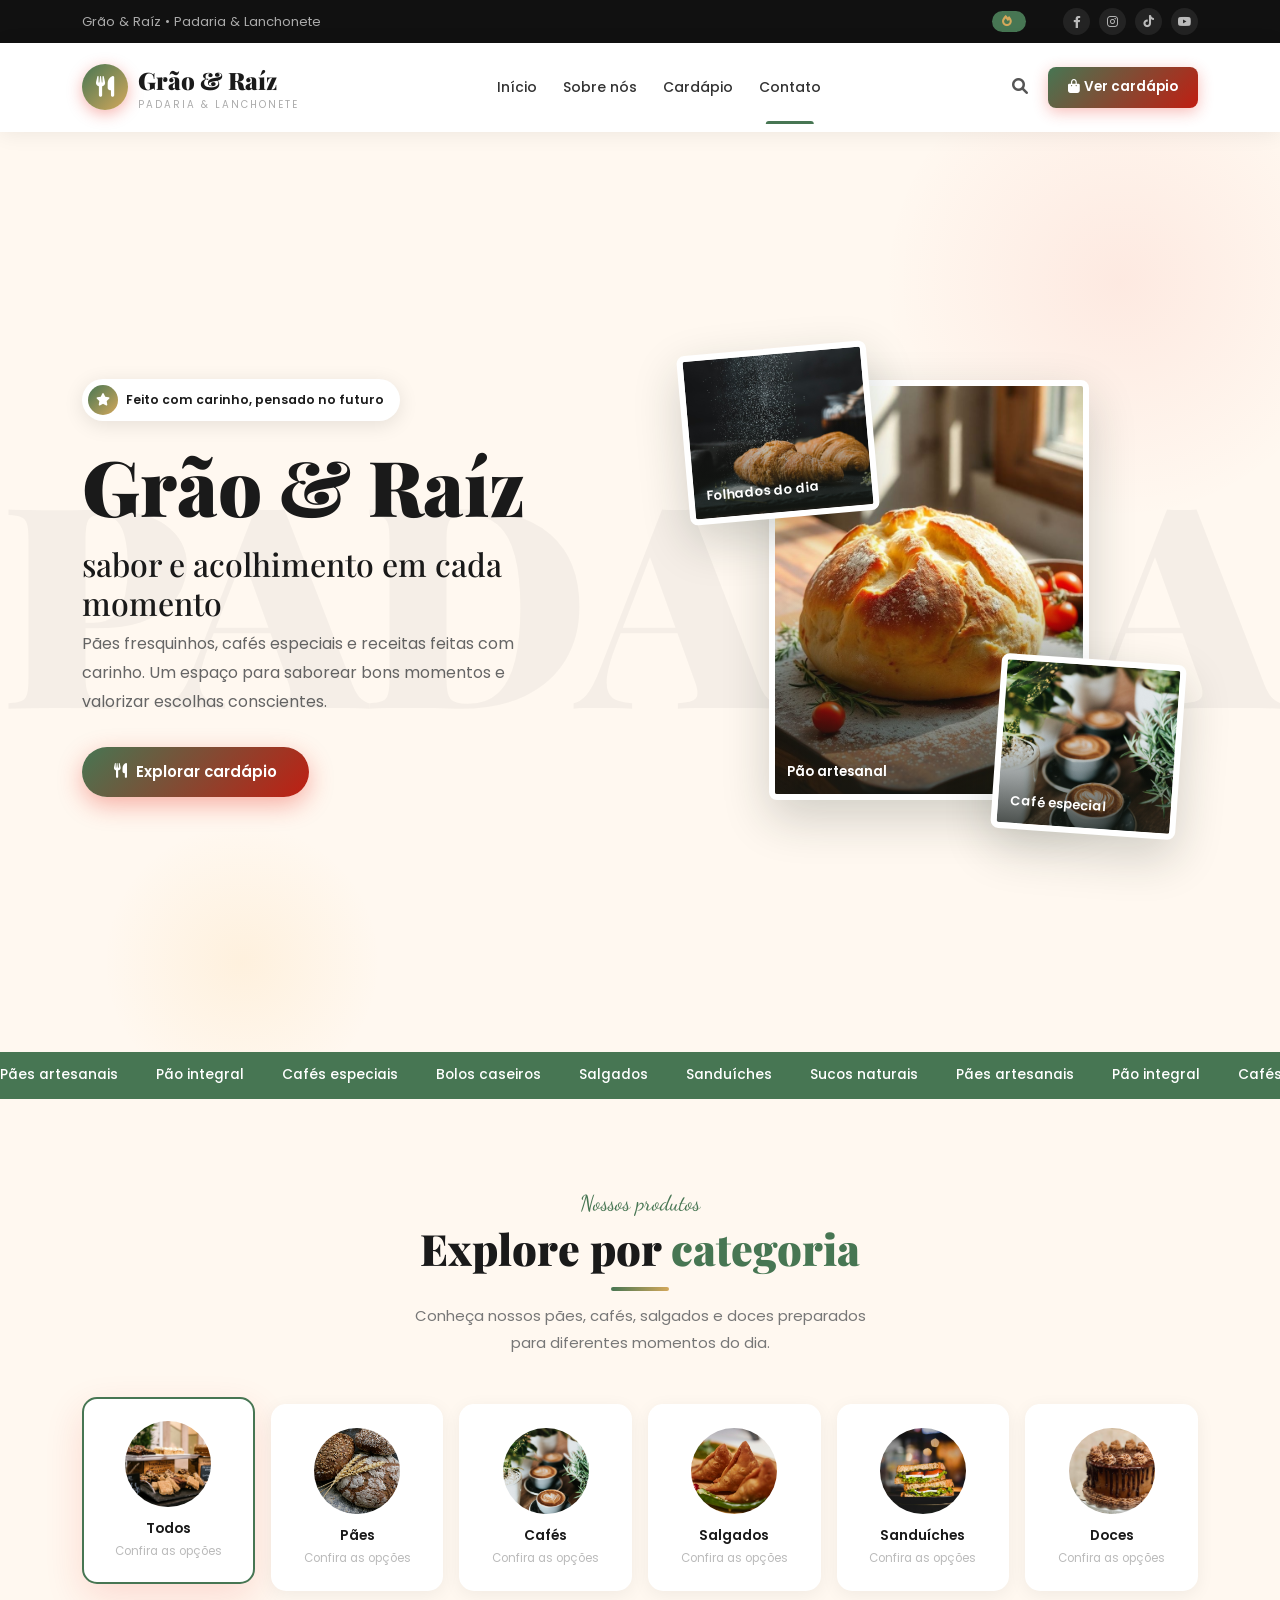
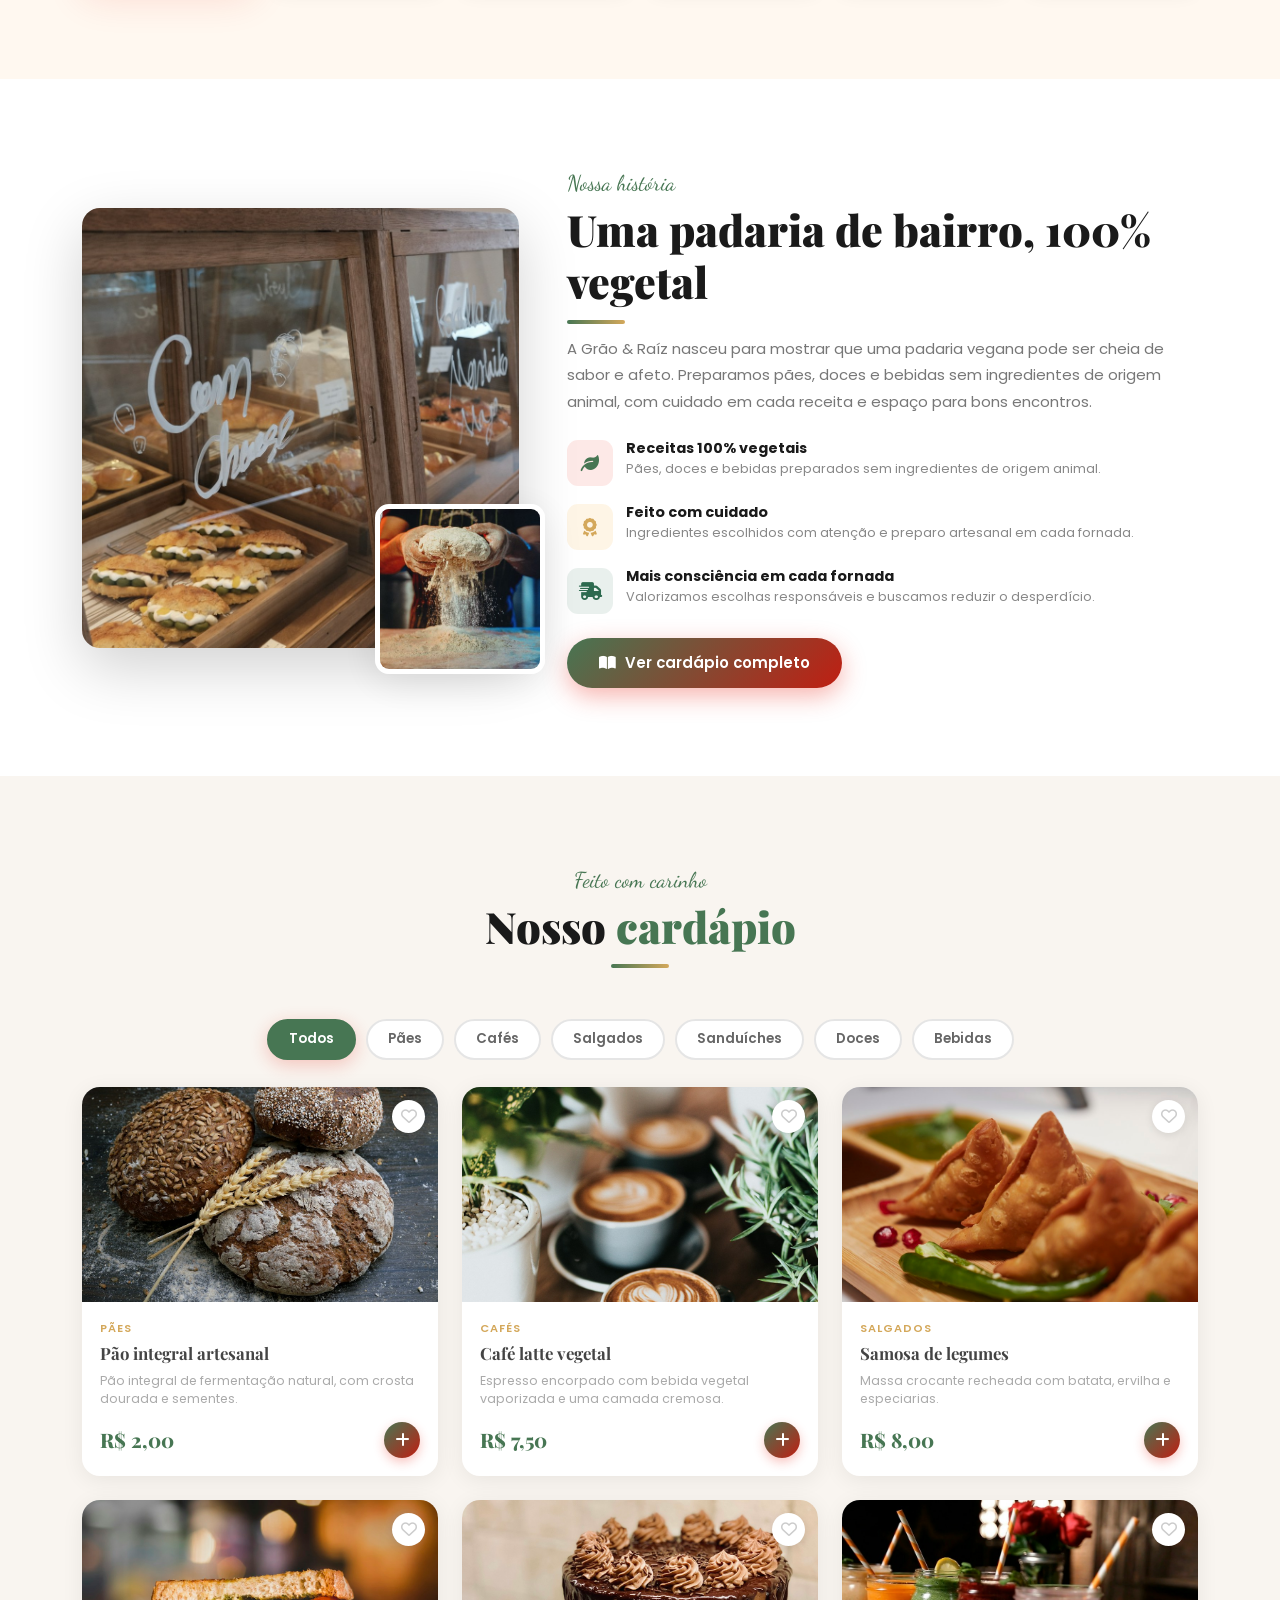
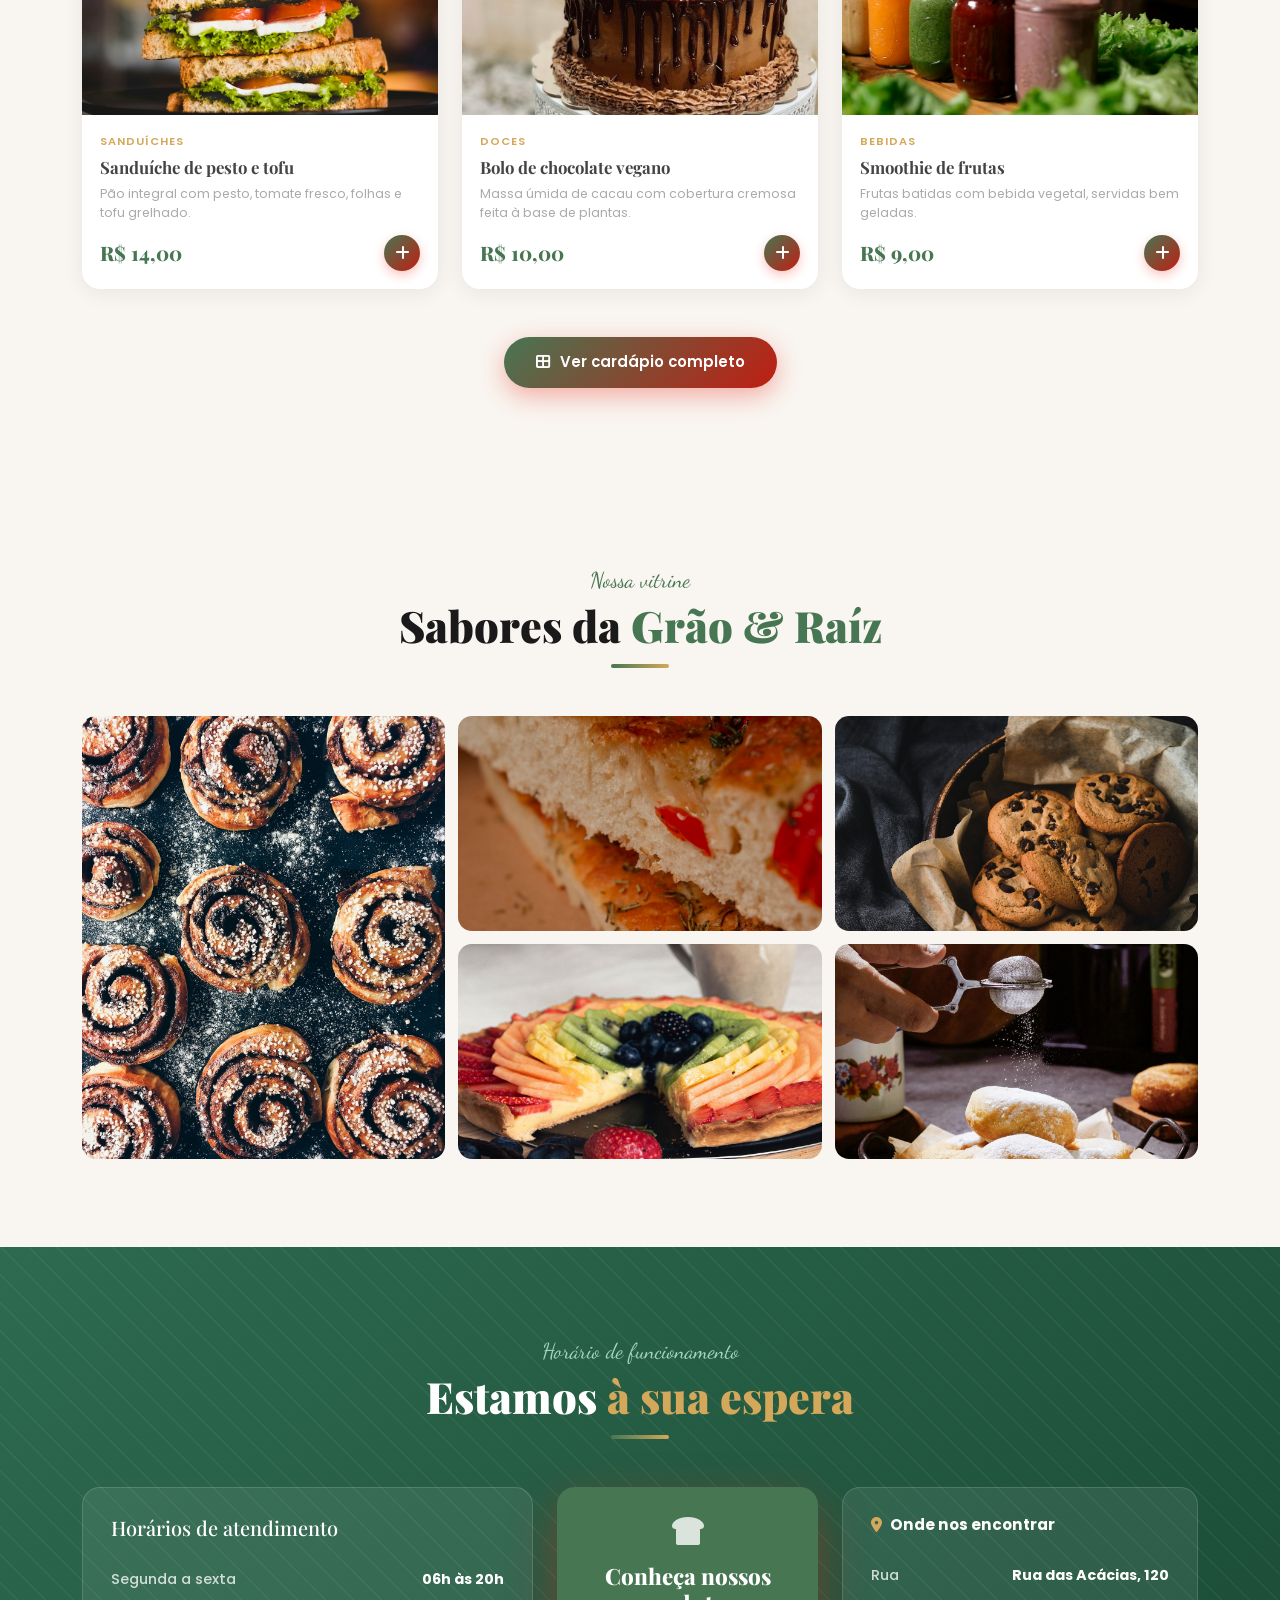
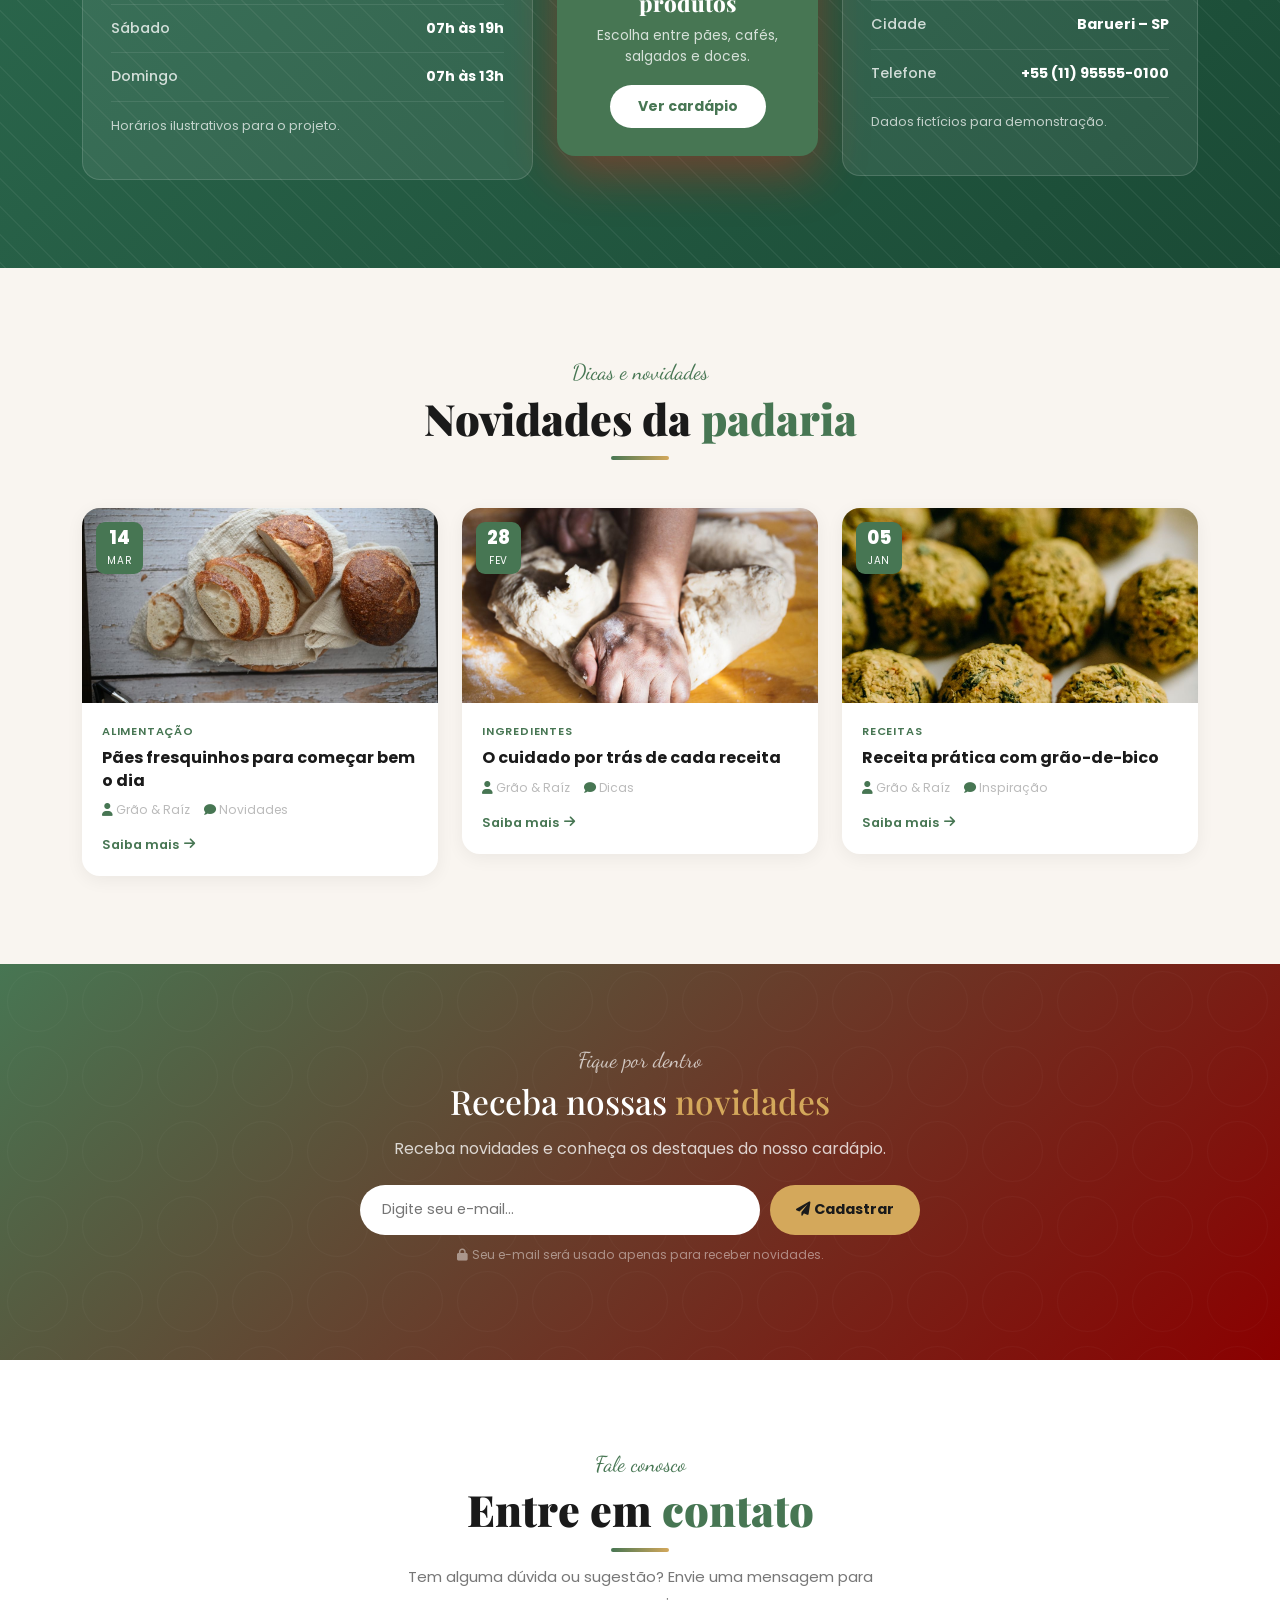
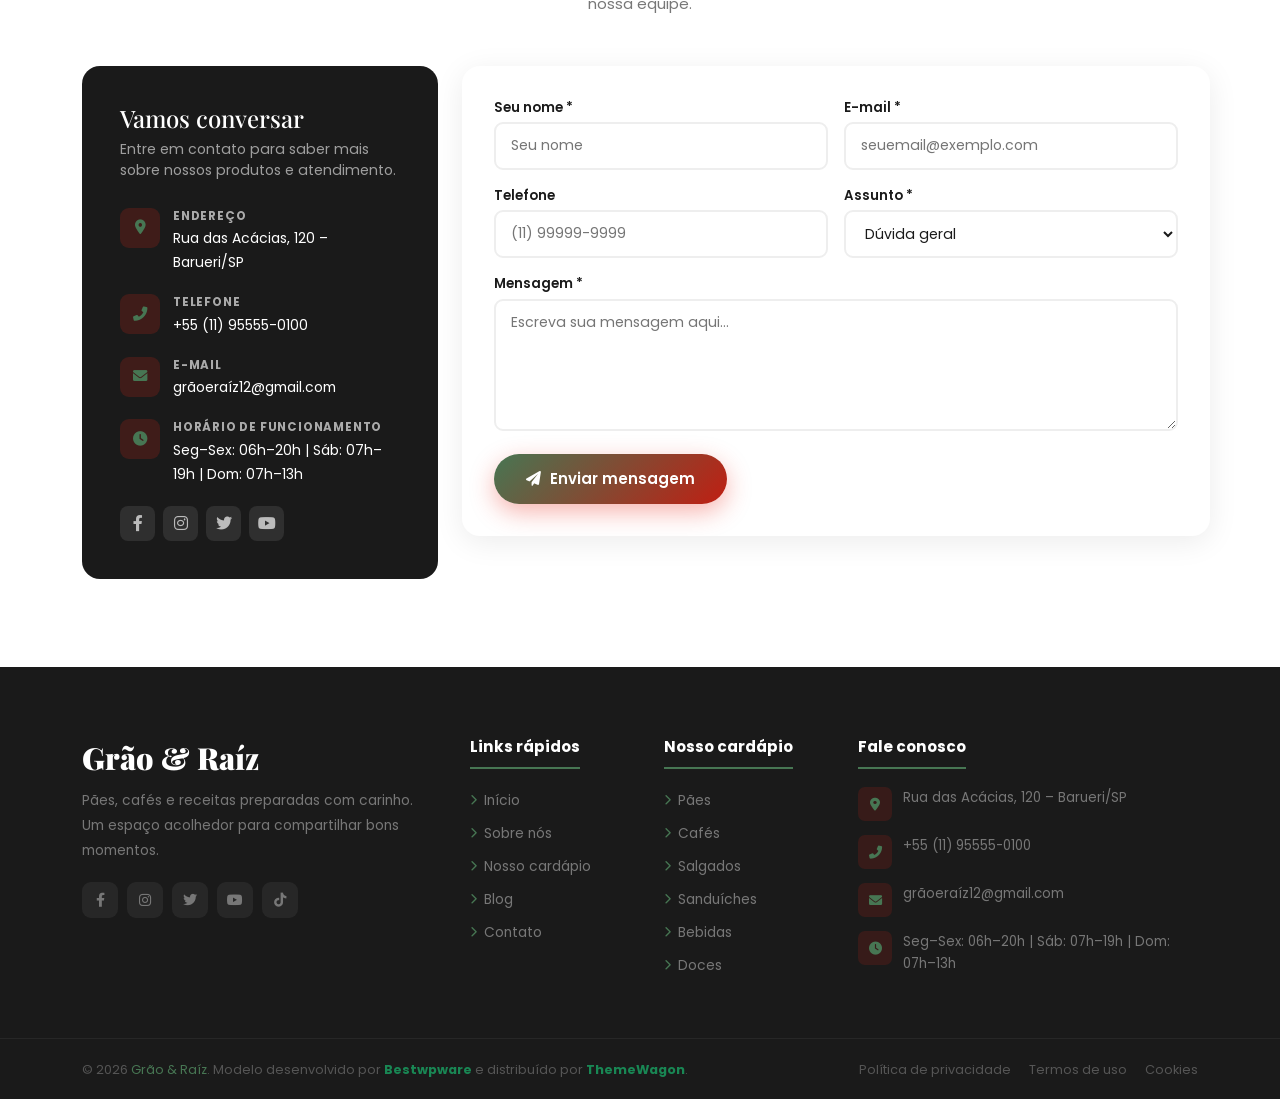
==== index.html @ 89d0d0c0 "Versão 0.3" ====
<!DOCTYPE html>

<html lang="pt-BR">

<head>
   <meta charset="utf-8" />
   <meta content="IE=edge" http-equiv="X-UA-Compatible" />
   <meta content="width=device-width, initial-scale=1" name="viewport" />
   <meta content="Sarab" name="author" />
   <meta content="Grão &amp; Raíz: pães artesanais, cafés, salgados e doces em um ambiente acolhedor."
      name="description" />
   <title>Grão &amp; Raíz | Padaria &amp; Lanchonete</title>
   <link
      href="https://fonts.googleapis.com/css2?family=Playfair+Display:wght@400;700;900&amp;family=Poppins:wght@300;400;500;600;700&amp;family=Dancing+Script:wght@700&amp;display=swap"
      rel="stylesheet" />
   <!-- Bootstrap 5.3 -->
   <link href="css/bootstrap.min.css" rel="stylesheet" />
   <!-- AOS Animate on Scroll -->
   <link href="css/aos.css" rel="stylesheet" />
   <!-- Swiper -->
   <link href="css/swiper-bundle.min.css" rel="stylesheet" />
   <!-- all min css -->
   <link href="css/all.min.css" rel="stylesheet" />
   <!-- magnific CSS -->
   <link href="css/magnific-popup.css" rel="stylesheet" />
   <!-- Style CSS -->
   <link href="css/style.css" rel="stylesheet" />
   <style>
      :root {
         --primary: #477653;
         --secondary: #D4A85B
      }

      .bname span {
         color: #477653
      }

      .hcircle img,
      .mimg img,
      .catimg {
         object-fit: cover
      }
   </style>
</head>

<body><!-- ============================================================
         TOP BAR
         ============================================================ -->
   <div id="topbar">
      <div class="container">
         <div class="d-flex justify-content-between align-items-center flex-wrap gap-2">
            <div class="top-contact d-flex flex-wrap">
               <span>Grão &amp; Raíz • Padaria &amp; Lanchonete</span>


            </div>
            <div class="d-flex align-items-center gap-3">
               <span class="ttag"><i class="fas fa-fire me-1"></i></span>
               <div class="tsoc">
                  <a href="#"><i class="fab fa-facebook-f"></i></a>
                  <a href="#"><i class="fab fa-instagram"></i></a>
                  <a href="#"><i class="fab fa-tiktok"></i></a>
                  <a href="#"><i class="fab fa-youtube"></i></a>
               </div>
            </div>
         </div>
      </div>
   </div>
   <!-- ============================================================
         NAVBAR
         ============================================================ -->
   <nav class="navbar navbar-expand-lg" id="nav">
      <div class="container">
         <a class="navbar-brand" href="#">
            <div class="blogo">
               <div class="bico"><i class="fas fa-utensils"></i></div>
               <div>
                  <div class="bname">Grão &amp; Raíz</div>
                  <div class="bsub">Padaria &amp; Lanchonete</div>
               </div>
            </div>
         </a>
         <button class="navbar-toggler border-0" data-bs-target="#navmenu" data-bs-toggle="collapse" type="button">
            <i class="fas fa-bars" style="color:var(--primary);font-size:1.35rem;"></i>
         </button>
         <div class="collapse navbar-collapse" id="navmenu">
            <ul class="navbar-nav mx-auto">
               <li class="nav-item"><a class="nav-link active" href="#hero">Início</a></li>
               <li class="nav-item"><a class="nav-link" href="#about">Sobre nós</a></li>
               <li class="nav-item"><a class="nav-link" href="#menu">Cardápio</a></li>
               <li class="nav-item"></li>
               <li class="nav-item"></li>
               <li class="nav-item"></li>
               <li class="nav-item"><a class="nav-link" href="#contact-section">Contato</a></li>
            </ul>
            <div class="d-flex align-items-center gap-1">
               <!-- FIX 1: Search button -->
               <button id="navSearchBtn" title="Pesquisar"><i class="fas fa-search"></i></button>
               <a class="nav-link nav-cta" href="#menu"><i class="fas fa-shopping-bag me-1"></i>Ver cardápio</a>
            </div>
         </div>
      </div>
   </nav>
   <!-- ============================================================
         FIX 1 � SEARCH OVERLAY POPUP
         ============================================================ -->
   <div id="searchOv">
      <button class="sovclose" id="searchClose"><i class="fas fa-times"></i></button>
      <div class="sovbox">
         <h4>O que você gostaria de saborear hoje?</h4>
         <div class="sovinput">
            <input autocomplete="off" id="searchInput" placeholder="Busque pães, cafés, salgados..." type="text" />
            <button><i class="fas fa-search"></i></button>
         </div>
         <!-- Categories inside search box -->
         <div class="sovcats">
            <div class="sovcat active" data-cat="all">
               <img alt="" src="img/category/all-products.jpg" />Todos
            </div>
            <div class="sovcat" data-cat="paes">
               <img alt="" src="img/menu/1.jpg" />Pães
            </div>
            <div class="sovcat" data-cat="cafes">
               <img alt="" src="img/menu/2.jpg" />Cafés
            </div>
            <div class="sovcat" data-cat="salgados">
               <img alt="" src="img/menu/3.jpg" />Salgados
            </div>
            <div class="sovcat" data-cat="sanduiches">
               <img alt="" src="img/menu/4.jpg" />Sanduíches
            </div>
            <div class="sovcat" data-cat="bebidas">
               <img alt="" src="img/menu/6.jpg" />Bebidas
            </div>
            <div class="sovcat" data-cat="doces">
               <img alt="" src="img/menu/5.jpg" />Doces
            </div>
         </div>
         <div class="sovtrend">
            <p><i class="fas fa-fire me-1" style="color:var(--secondary);"></i>Mais procurados</p>
            <span class="ttag">Pão integral artesanal</span>
            <span class="ttag">Café latte vegetal</span>
            <span class="ttag">Samosa de legumes</span>
            <span class="ttag">Sanduíche de pesto e tofu</span>
            <span class="ttag">Bolo de chocolate vegano</span>
            <span class="ttag">Smoothie de frutas</span>
         </div>
      </div>
   </div>
   <!-- ============================================================
         HERO
         ============================================================ -->
   <section id="hero">
      <div class="hs hs1"></div>
      <div class="hs hs2"></div>
      <div class="hbgtxt">PADARIA</div>
      <div class="container">
         <div class="row align-items-center g-5" style="min-height:88vh;">
            <div class="col-lg-6">
               <div class="hbadge">
                  <div class="hbi"><i class="fas fa-star"></i></div>
                  <span>Feito com carinho, pensado no futuro</span>
               </div>
               <h1 class="htitle">Grão &amp; Raíz </h1>
               <h2 class="hsubtitle">sabor e acolhimento em cada momento</h2> 
               <p class="hdesc">Pães fresquinhos, cafés especiais e receitas feitas com carinho. Um espaço para saborear
                  bons momentos e valorizar escolhas conscientes.</p>
               <div class="d-flex flex-wrap gap-3 mb-2">
                  <a class="btn-red" href="#menu"><i class="fas fa-utensils"></i>Explorar cardápio</a>
                  <!-- FIX 2: Magnific popup video trigger -->
               </div>
            </div>
            <div class="col-lg-6">
               <div class="hshowcase" aria-label="Destaques da padaria">
                  <figure class="hphoto hphoto-main">
                     <img alt="Pão artesanal dourado sobre uma mesa" src="img/10.jpg" />
                     <figcaption>Pão artesanal</figcaption>
                  </figure>
                  <figure class="hphoto hphoto-pastry">
                     <img alt="Folhados dourados recém-assados" src="img/hero-pastries.jpg" />
                     <figcaption>Folhados do dia</figcaption>
                  </figure>
                  <figure class="hphoto hphoto-coffee">
                     <img alt="Cafés com arte latte em uma mesa acolhedora" src="img/hero-coffee.jpg" />
                     <figcaption>Café especial</figcaption>
                  </figure>
               </div>
            </div>
         </div>
      </div>
   </section>
   <!-- MARQUEE -->
   <div class="mqsec">
      <div class="mqtrack">
         <div class="mqitem">Pães artesanais</div>
         <div class="mqitem">Pão integral</div>
         <div class="mqitem">Cafés especiais</div>
         <div class="mqitem">Bolos caseiros</div>
         <div class="mqitem">Salgados</div>
         <div class="mqitem">Sanduíches</div>
         <div class="mqitem">Sucos naturais</div>
         <div class="mqitem">Pães artesanais</div>
         <div class="mqitem">Pão integral</div>
         <div class="mqitem">Cafés especiais</div>
         <div class="mqitem">Bolos caseiros</div>
         <div class="mqitem">Salgados</div>
         <div class="mqitem">Sanduíches</div>
         <div class="mqitem">Sucos naturais</div>
      </div>
   </div>
   <!-- CATEGORY -->
   <section id="category">
      <div class="container">
         <div class="text-center mb-5" data-aos="fade-up">
            <span class="slbl">Nossos produtos</span>
            <h2 class="stitle">Explore por <span>categoria</span></h2>
            <div class="sline"></div>
            <p class="sdesc mx-auto" style="max-width:480px;">Conheça nossos pães, cafés, salgados e doces preparados
               para diferentes momentos do dia.</p>
         </div>
         <div class="row g-3 justify-content-center">
            <div class="col-6 col-sm-4 col-md-3 col-lg-2" data-aos="zoom-in" data-aos-delay="0">
               <div class="catcard active" data-filter="all">
                  <img alt="Variedade de bolos e doces veganos" class="catimg" src="img/category/all-products.jpg" />
                  <div class="catnm">Todos</div>
                  <div class="catct">Confira as opções</div>
               </div>
            </div>
            <div class="col-6 col-sm-4 col-md-3 col-lg-2" data-aos="zoom-in" data-aos-delay="70">
               <div class="catcard" data-filter="paes">
                  <img alt="Pães integrais artesanais" class="catimg" src="img/menu/1.jpg" />
                  <div class="catnm">Pães</div>
                  <div class="catct">Confira as opções</div>
               </div>
            </div>
            <div class="col-6 col-sm-4 col-md-3 col-lg-2" data-aos="zoom-in" data-aos-delay="140">
               <div class="catcard" data-filter="cafes">
                  <img alt="Café preparado com bebida vegetal" class="catimg" src="img/menu/2.jpg" />
                  <div class="catnm">Cafés</div>
                  <div class="catct">Confira as opções</div>
               </div>
            </div>
            <div class="col-6 col-sm-4 col-md-3 col-lg-2" data-aos="zoom-in" data-aos-delay="210">
               <div class="catcard" data-filter="salgados">
                  <img alt="Samosas de legumes" class="catimg" src="img/menu/3.jpg" />
                  <div class="catnm">Salgados</div>
                  <div class="catct">Confira as opções</div>
               </div>
            </div>
            <div class="col-6 col-sm-4 col-md-3 col-lg-2" data-aos="zoom-in" data-aos-delay="280">
               <div class="catcard" data-filter="sanduiches">
                  <img alt="Sanduíche vegetal com pesto, tomate e folhas" class="catimg" src="img/menu/4.jpg" />
                  <div class="catnm">Sanduíches</div>
                  <div class="catct">Confira as opções</div>
               </div>
            </div>
            <div class="col-6 col-sm-4 col-md-3 col-lg-2" data-aos="zoom-in" data-aos-delay="350">
               <div class="catcard" data-filter="doces">
                  <img alt="Bolo de chocolate vegano" class="catimg" src="img/menu/5.jpg" />
                  <div class="catnm">Doces</div>
                  <div class="catct">Confira as opções</div>
               </div>
            </div>
         </div>
      </div>
   </section>
   <!-- ABOUT -->
   <section id="about">
      <div class="container">
         <div class="row align-items-center g-5">
            <div class="col-lg-5" data-aos="fade-right">
               <div class="astack">

                  <div class="amain"><img alt="Balcão de madeira com pães e produtos em uma padaria"
                        src="img/about-bakery.jpg" /></div>
                  <div class="asm"><img alt="Padeiro preparando massa artesanal em uma bancada enfarinhada"
                        src="img/about-process.jpg" /></div>
               </div>
            </div>
            <div class="col-lg-7" data-aos="fade-left">
               <span class="slbl">Nossa história</span>
               <h2 class="stitle text-start">Uma padaria de bairro, 100% vegetal</h2>
               <div class="sline lft"></div>
               <p class="sdesc mb-4">A Grão &amp; Raíz nasceu para mostrar que uma padaria vegana pode ser cheia de
                  sabor e afeto. Preparamos pães, doces e bebidas sem ingredientes de origem animal, com cuidado em cada
                  receita e espaço para bons encontros.</p>
               <div class="mb-4">
                  <div class="fti">
                     <div class="ftico r"><i class="fas fa-leaf"></i></div>
                     <div>
                        <h6>Receitas 100% vegetais</h6>
                        <p>Pães, doces e bebidas preparados sem ingredientes de origem animal.</p>
                     </div>
                  </div>
                  <div class="fti">
                     <div class="ftico y"><i class="fas fa-award"></i></div>
                     <div>
                        <h6>Feito com cuidado</h6>
                        <p>Ingredientes escolhidos com atenção e preparo artesanal em cada fornada.</p>
                     </div>
                  </div>
                  <div class="fti">
                     <div class="ftico g"><i class="fas fa-shipping-fast"></i></div>
                     <div>
                        <h6>Mais consciência em cada fornada</h6>
                        <p>Valorizamos escolhas responsáveis e buscamos reduzir o desperdício.</p>
                     </div>
                  </div>
               </div>
               <a class="btn-red" href="#menu"><i class="fas fa-book-open"></i>Ver cardápio completo</a>
            </div>
         </div>
      </div>
   </section>
   <!-- ============================================================
         MENU � FIX 3 (filter works) + FIX 4 (plus opens popup)
         ============================================================ -->
   <section id="menu">
      <div class="container">
         <div class="text-center mb-5" data-aos="fade-up">
            <span class="slbl">Feito com carinho</span>
            <h2 class="stitle">Nosso <span>cardápio</span></h2>
            <div class="sline"></div>
         </div>
         <!-- FIX 3 � filter buttons -->
         <div class="text-center mb-4" data-aos="fade-up">
            <button class="filtbtn active" data-f="all">Todos</button>
            <button class="filtbtn" data-f="paes">Pães</button>
            <button class="filtbtn" data-f="cafes">Cafés</button>
            <button class="filtbtn" data-f="salgados">Salgados</button>
            <button class="filtbtn" data-f="sanduiches">Sanduíches</button>
            <button class="filtbtn" data-f="doces">Doces</button>
            <button class="filtbtn" data-f="bebidas">Bebidas</button>
         </div>
         <div class="row g-4" id="mgrid">
            <!-- CARD 1: Pão integral -->
            <div class="col-sm-6 col-lg-4 mwrap" data-aos="fade-up" data-c="paes">
               <div class="mcard" data-cal="" data-cat="Pães"
                  data-desc="Pão integral de fermentação natural, com crosta dourada e sementes."
                  data-img="img/menu/1.jpg" data-old="" data-price="R$ 2,00" data-rating="4.9" data-reviews="128"
                  data-tags="Vegano,Artesanal" data-time="" data-title="Pão integral artesanal">
                  <div class="mimg">
                     <img alt="Pães integrais artesanais com sementes" src="img/menu/1.jpg" />
                     <div class="mhrt"><i class="far fa-heart"></i></div>
                  </div>
                  <div class="mbody">
                     <div class="mcat">Pães</div>
                     <div class="mtit">Pão integral artesanal</div>
                     <div class="mdesc">Pão integral de fermentação natural, com crosta dourada e sementes.</div>
                     <div class="mfoot">
                        <div>
                           <div class="mprice">R$ 2,00</div>
                        </div>
                        <button class="madd" title="Ver detalhes"><i class="fas fa-plus"></i></button>
                     </div>
                  </div>
               </div>
            </div>
            <!-- CARD 2: Café vegetal -->
            <div class="col-sm-6 col-lg-4 mwrap" data-aos="fade-up" data-aos-delay="80" data-c="cafes">
               <div class="mcard" data-cal="" data-cat="Cafés"
                  data-desc="Espresso encorpado com bebida vegetal vaporizada e uma camada cremosa."
                  data-img="img/menu/2.jpg" data-old="" data-price="R$ 7,50" data-rating="4.8" data-reviews="95"
                  data-tags="Vegano,Artesanal" data-time="" data-title="Café latte vegetal">
                  <div class="mimg">
                     <img alt="Café latte preparado com bebida vegetal" src="img/menu/2.jpg" />
                     <div class="mhrt"><i class="far fa-heart"></i></div>
                  </div>
                  <div class="mbody">
                     <div class="mcat">Cafés</div>
                     <div class="mtit">Café latte vegetal</div>
                     <div class="mdesc">Espresso encorpado com bebida vegetal vaporizada e uma camada cremosa.</div>
                     <div class="mfoot">
                        <div>
                           <div class="mprice">R$ 7,50</div>
                        </div>
                        <button class="madd" title="Ver detalhes"><i class="fas fa-plus"></i></button>
                     </div>
                  </div>
               </div>
            </div>
            <!-- CARD 3: Samosa de legumes -->
            <div class="col-sm-6 col-lg-4 mwrap" data-aos="fade-up" data-aos-delay="160" data-c="salgados">
               <div class="mcard" data-cal="" data-cat="Salgados"
                  data-desc="Massa crocante recheada com batata, ervilha e especiarias." data-img="img/menu/3.jpg"
                  data-old="" data-price="R$ 8,00" data-rating="5.0" data-reviews="210" data-tags="Vegano,Artesanal"
                  data-time="" data-title="Samosa de legumes">
                  <div class="mimg">
                     <img alt="Samosas douradas com recheio de legumes" src="img/menu/3.jpg" />
                     <div class="mhrt"><i class="far fa-heart"></i></div>
                  </div>
                  <div class="mbody">
                     <div class="mcat">Salgados</div>
                     <div class="mtit">Samosa de legumes</div>
                     <div class="mdesc">Massa crocante recheada com batata, ervilha e especiarias.</div>
                     <div class="mfoot">
                        <div>
                           <div class="mprice">R$ 8,00</div>
                        </div>
                        <button class="madd" title="Ver detalhes"><i class="fas fa-plus"></i></button>
                     </div>
                  </div>
               </div>
            </div>
            <!-- CARD 4: Sanduíche vegetal -->
            <div class="col-sm-6 col-lg-4 mwrap" data-aos="fade-up" data-c="sanduiches">
               <div class="mcard" data-cal="" data-cat="Sanduíches"
                  data-desc="Pão integral com pesto, tomate fresco, folhas e tofu grelhado." data-img="img/menu/4.jpg"
                  data-old="" data-price="R$ 14,00" data-rating="4.5" data-reviews="74" data-tags="Vegano,Artesanal"
                  data-time="" data-title="Sanduíche de pesto e tofu">
                  <div class="mimg">
                     <img alt="Sanduíche vegetal de pão integral com tomate, folhas e pesto" src="img/menu/4.jpg" />
                     <div class="mhrt"><i class="far fa-heart"></i></div>
                  </div>
                  <div class="mbody">
                     <div class="mcat">Sanduíches</div>
                     <div class="mtit">Sanduíche de pesto e tofu</div>
                     <div class="mdesc">Pão integral com pesto, tomate fresco, folhas e tofu grelhado.</div>
                     <div class="mfoot">
                        <div>
                           <div class="mprice">R$ 14,00</div>
                        </div>
                        <button class="madd" title="Ver detalhes"><i class="fas fa-plus"></i></button>
                     </div>
                  </div>
               </div>
            </div>
            <!-- CARD 5: Bolo vegano -->
            <div class="col-sm-6 col-lg-4 mwrap" data-aos="fade-up" data-aos-delay="80" data-c="doces">
               <div class="mcard" data-cal="" data-cat="Doces"
                  data-desc="Massa úmida de cacau com cobertura cremosa feita à base de plantas."
                  data-img="img/menu/5.jpg" data-old="" data-price="R$ 10,00" data-rating="4.9" data-reviews="56"
                  data-tags="Vegano,Artesanal" data-time="" data-title="Bolo de chocolate vegano">
                  <div class="mimg">
                     <img alt="Bolo de chocolate com cobertura cremosa" src="img/menu/5.jpg" />
                     <div class="mhrt"><i class="far fa-heart"></i></div>
                  </div>
                  <div class="mbody">
                     <div class="mcat">Doces</div>
                     <div class="mtit">Bolo de chocolate vegano</div>
                     <div class="mdesc">Massa úmida de cacau com cobertura cremosa feita à base de plantas.</div>
                     <div class="mfoot">
                        <div>
                           <div class="mprice">R$ 10,00</div>
                        </div>
                        <button class="madd" title="Ver detalhes"><i class="fas fa-plus"></i></button>
                     </div>
                  </div>
               </div>
            </div>
            <!-- CARD 6: Smoothie -->
            <div class="col-sm-6 col-lg-4 mwrap" data-aos="fade-up" data-aos-delay="160" data-c="bebidas">
               <div class="mcard" data-cal="" data-cat="Bebidas"
                  data-desc="Frutas batidas com bebida vegetal, servidas bem geladas." data-img="img/menu/6.jpg"
                  data-old="" data-price="R$ 9,00" data-rating="4.9" data-reviews="88" data-tags="Vegano,Artesanal"
                  data-time="" data-title="Smoothie de frutas">
                  <div class="mimg">
                     <img alt="Smoothies de frutas frescas" src="img/menu/6.jpg" />
                     <div class="mhrt"><i class="far fa-heart"></i></div>
                  </div>
                  <div class="mbody">
                     <div class="mcat">Bebidas</div>
                     <div class="mtit">Smoothie de frutas</div>
                     <div class="mdesc">Frutas batidas com bebida vegetal, servidas bem geladas.</div>
                     <div class="mfoot">
                        <div>
                           <div class="mprice">R$ 9,00</div>
                        </div>
                        <button class="madd" title="Ver detalhes"><i class="fas fa-plus"></i></button>
                     </div>
                  </div>
               </div>
            </div>
         </div>
         <!-- end #mgrid -->
         <div class="text-center mt-5"><a class="btn-red" href="#mgrid"><i class="fas fa-th-large"></i>Ver cardápio
               completo</a></div>
      </div>
   </section>
   <!-- ============================================================
         FIX 4 � MENU DETAIL POPUP MODAL
         ============================================================ -->
   <div id="menuPop">
      <div class="mpbox">
         <button class="mpclose" id="mpClose"><i class="fas fa-times"></i></button>
         <div class="mpimg"><img alt="" id="mpImg" src="" /></div>
         <div class="mpbody">
            <div id="mpCat"></div>
            <div id="mpTitle"></div>
            <div id="mpStars"></div>
            <div id="mpDesc"></div>
            <div id="mpPrice"></div>
            <div class="mpmeta" id="mpMeta"></div>
            <div class="mpqty">
               <button class="mpqbtn" id="mpMinus">-</button>
               <span class="mpqnum" id="mpQnum">1</span>
               <button class="mpqbtn" id="mpPlus">+</button>
               <span style="font-size:.82rem;color:#aaa;margin-left:9px;">unidade</span>
            </div>
            <div class="mptags" id="mpTags"></div>
            <button class="mpaddcart" id="mpAddCart"><i class="fas fa-shopping-cart"></i>Adicionar ao carrinho</button>
         </div>
      </div>
   </div>
   <!-- SPECIAL OFFER -->
   <!-- ============================================================
         GALLERY � FIX 7 (click opens detail popup)
         ============================================================ -->
   <section id="gallery">
      <div class="container">
         <div class="text-center mb-5" data-aos="fade-up">
            <span class="slbl">Nossa vitrine</span>
            <h2 class="stitle">Sabores da <span>Grão &amp; Raíz</span></h2>
            <div class="sline"></div>
         </div>
         <div class="ggrid" data-aos="fade-up">
            <div class="gitem" data-gdesc="Rolinhos macios de canela, preparados com ingredientes 100% vegetais."
               data-gi="0" data-gimg="img/portfolio/work1.jpg" data-gtitle="Rolinhos de canela">
               <img alt="Rolinhos de canela dourados com açúcar" src="img/portfolio/work1.jpg" />
               <div class="gover"><span>Rolinhos de canela</span></div>
            </div>
            <div class="gitem" data-gdesc="Focaccia de fermentação lenta com tomate, alecrim e azeite." data-gi="1"
               data-gimg="img/portfolio/work2.jpg" data-gtitle="Focaccia de tomate">
               <img alt="Focaccia de tomate e ervas" src="img/portfolio/work2.jpg" />
               <div class="gover"><span>Focaccia de tomate</span></div>
            </div>
            <div class="gitem" data-gdesc="Cookies de cacau com gotas de chocolate sem ingredientes de origem animal."
               data-gi="2" data-gimg="img/portfolio/work3.jpg" data-gtitle="Cookies de cacau">
               <img alt="Cookies de cacau com gotas de chocolate" src="img/portfolio/work3.jpg" />
               <div class="gover"><span>Cookies de cacau</span></div>
            </div>
            <div class="gitem" data-gdesc="Torta de frutas frescas com base crocante e creme vegetal." data-gi="3"
               data-gimg="img/portfolio/work4.jpg" data-gtitle="Torta de frutas">
               <img alt="Torta decorada com frutas vermelhas e kiwi" src="img/portfolio/work4.jpg" />
               <div class="gover"><span>Torta de frutas</span></div>
            </div>
            <div class="gitem"
               data-gdesc="Donuts macios, polvilhados com açúcar e feitos sem ingredientes de origem animal."
               data-gi="4" data-gimg="img/portfolio/work5.jpg" data-gtitle="Donuts com açúcar">
               <img alt="Donuts polvilhados com açúcar" src="img/portfolio/work5.jpg" />
               <div class="gover"><span>Donuts com açúcar</span></div>
            </div>
         </div>
      </div>
   </section>
   <!-- FIX 7 � GALLERY POPUP -->
   <div id="galPop">
      <div class="gpbox">
         <button class="gpclose" id="gpClose"><i class="fas fa-times"></i></button>
         <img alt="" id="gpImg" src="" />
         <div class="gpcap">
            <h5 id="gpTitle"></h5>
            <p id="gpDesc"></p>
         </div>
         <div class="gpnav">
            <button id="gpPrev"><i class="fas fa-chevron-left me-1"></i>Anterior</button>
            <button id="gpNext">Próximo <i class="fas fa-chevron-right ms-1"></i></button>
         </div>
      </div>
   </div>
   <!-- ============================================================
         HISTORY � FIX 8 (alternating left/right text)
         ============================================================ -->
   <!-- CHEFS -->
   <!-- HOURS -->
   <section id="hours">
      <div class="hrsbg"></div>
      <div class="container" style="position:relative;z-index:2;">
         <div class="text-center mb-5" data-aos="fade-up">
            <span class="slbl" style="color:#a5d6bc;">Horário de funcionamento</span>
            <h2 class="stitle" style="color:#fff;">Estamos <span style="color:var(--secondary);">à sua espera</span>
            </h2>
            <div class="sline"></div>
         </div>
         <div class="row g-4 align-items-start">
            <div class="col-lg-5" data-aos="fade-right">
               <div class="hrscard">
                  <h5 style="color:#fff;margin-bottom:16px;">Horários de atendimento</h5>
                  <div class="hrsrow"><span class="hrsday">Segunda a sexta</span><span class="hrstime">06h às 20h</span>
                  </div>
                  <div class="hrsrow"><span class="hrsday">Sábado</span><span class="hrstime">07h às 19h</span></div>
                  <div class="hrsrow"><span class="hrsday">Domingo</span><span class="hrstime">07h às 13h</span></div>
                  <p style="color:#fff;opacity:.7;font-size:.8rem;margin-top:14px;">Horários ilustrativos para o
                     projeto.</p>
               </div>
            </div>
            <div class="col-lg-3" data-aos="zoom-in">
               <div class="hrscta"><i class="fas fa-bread-slice fa-2x mb-3" style="color:rgba(255,255,255,.8);"></i>
                  <h4>Conheça nossos produtos</h4>
                  <p>Escolha entre pães, cafés, salgados e doces.</p><a class="btnw" href="#menu">Ver cardápio</a>
               </div>
            </div>
            <div class="col-lg-4" data-aos="fade-left">
               <div class="hrscard">
                  <h5
                     style="color:#fff;margin-bottom:18px;font-family:Poppins,sans-serif;font-size:.95rem;font-weight:700;">
                     <i class="fas fa-map-marker-alt me-2" style="color:var(--secondary);"></i>Onde nos encontrar</h5>
                  <div class="hrsrow"><span class="hrsday">Rua</span><span class="hrstime">Rua das Acácias, 120</span>
                  </div>
                  <div class="hrsrow"><span class="hrsday">Cidade</span><span class="hrstime">Barueri – SP</span></div>
                  <div class="hrsrow"><span class="hrsday">Telefone</span><span class="hrstime">+55 (11)
                        95555-0100</span></div>
                  <p style="color:#fff;opacity:.7;font-size:.8rem;margin-top:14px;">Dados fictícios para demonstração.
                  </p>
               </div>
            </div>
         </div>
      </div>
   </section>
   <!-- TESTIMONIALS -->
   <!-- RESERVATION FORM -->
   <!-- BLOG -->
   <section id="blog">
      <div class="container">
         <div class="text-center mb-5" data-aos="fade-up">
            <span class="slbl">Dicas e novidades</span>
            <h2 class="stitle">Novidades da <span>padaria</span></h2>
            <div class="sline"></div>
         </div>
         <div class="row g-4">
            <div class="col-md-6 col-lg-4" data-aos="fade-up" data-aos-delay="0">
               <div class="blcard">
                  <div class="blimg">
                     <img alt="Pão artesanal de fermentação natural com crosta dourada" src="img/blog/1.jpg" />
                     <div class="bldatebdg"><span class="bd">14</span><span class="bm">Mar</span></div>
                  </div>
                  <div class="blbody">
                     <div class="bltag">Alimentação</div>
                     <div class="bltit"><a href="#">Pães fresquinhos para começar bem o dia</a></div>
                     <div class="blmeta"><span><i class="fas fa-user"></i>Grão &amp; Raíz</span><span><i
                              class="fas fa-comment"></i>Novidades</span></div>
                     <a class="blmore" href="#">Saiba mais <i class="fas fa-arrow-right"></i></a>
                  </div>
               </div>
            </div>
            <div class="col-md-6 col-lg-4" data-aos="fade-up" data-aos-delay="80">
               <div class="blcard">
                  <div class="blimg">
                     <img alt="Mãos sovando massa sobre uma bancada enfarinhada" src="img/blog/2.jpg" />
                     <div class="bldatebdg"><span class="bd">28</span><span class="bm">Fev</span></div>
                  </div>
                  <div class="blbody">
                     <div class="bltag">Ingredientes</div>
                     <div class="bltit"><a href="#">O cuidado por trás de cada receita</a></div>
                     <div class="blmeta"><span><i class="fas fa-user"></i>Grão &amp; Raíz</span><span><i
                              class="fas fa-comment"></i>Dicas</span></div>
                     <a class="blmore" href="#">Saiba mais <i class="fas fa-arrow-right"></i></a>
                  </div>
               </div>
            </div>
            <div class="col-md-6 col-lg-4" data-aos="fade-up" data-aos-delay="160">
               <div class="blcard">
                  <div class="blimg">
                     <img alt="Falafel de grão-de-bico com ervas servido em um prato" src="img/blog/3.jpg" />
                     <div class="bldatebdg"><span class="bd">05</span><span class="bm">Jan</span></div>
                  </div>
                  <div class="blbody">
                     <div class="bltag">Receitas</div>
                     <div class="bltit"><a href="#">Receita prática com grão-de-bico</a></div>
                     <div class="blmeta"><span><i class="fas fa-user"></i>Grão &amp; Raíz</span><span><i
                              class="fas fa-comment"></i>Inspiração</span></div>
                     <a class="blmore" href="#">Saiba mais <i class="fas fa-arrow-right"></i></a>
                  </div>
               </div>
            </div>
         </div>
      </div>
   </section>
   <!-- NEWSLETTER -->
   <section id="newsletter">
      <div class="nlbg"></div>
      <div class="container">
         <div class="nlw text-center" data-aos="zoom-in">
            <span class="slbl" style="color:rgba(255,255,255,.7);">Fique por dentro</span>
            <h2 class="mb-3" style="color:#fff;">Receba nossas <span style="color:var(--secondary);">novidades</span>
            </h2>
            <p class="mb-4" style="color:rgba(255,255,255,.78);">Receba novidades e conheça os destaques do nosso
               cardápio.</p>
            <div class="nl-form-wrap">
               <input class="nlinput" id="nlEmail" placeholder="Digite seu e-mail..." type="email" />
               <button class="nlbtn" id="nlBtn"><i class="fas fa-paper-plane me-1"></i>Cadastrar</button>
            </div>
            <p style="color:rgba(255,255,255,.45);font-size:.76rem;margin-top:11px;"><i class="fas fa-lock me-1"></i>Seu
               e-mail será usado apenas para receber novidades.</p>
         </div>
      </div>
   </section>
   <!-- ============================================================
         FIX 6 � CONTACT FORM
         ============================================================ -->
   <section id="contact-section">
      <div class="container">
         <div class="text-center mb-5" data-aos="fade-up">
            <span class="slbl">Fale conosco</span>
            <h2 class="stitle">Entre em <span>contato</span></h2>
            <div class="sline"></div>
            <p class="sdesc mx-auto" style="max-width:480px;">Tem alguma dúvida ou sugestão? Envie uma mensagem para
               nossa equipe.</p>
         </div>
         <div class="row g-4">
            <div class="col-lg-4" data-aos="fade-right">
               <div class="ctdark">
                  <h4>Vamos conversar</h4>
                  <p class="ctsub">Entre em contato para saber mais sobre nossos produtos e atendimento.</p>
                  <div class="ctitem">
                     <div class="cticon"><i class="fas fa-map-marker-alt"></i></div>
                     <div class="ctinfo"><strong>Endereço</strong><span>Rua das Acácias, 120 – Barueri/SP</span></div>
                  </div>
                  <div class="ctitem">
                     <div class="cticon"><i class="fas fa-phone-alt"></i></div>
                     <div class="ctinfo"><strong>Telefone</strong><span>+55 (11) 95555-0100</span></div>
                  </div>
                  <div class="ctitem">
                     <div class="cticon"><i class="fas fa-envelope"></i></div>
                     <div class="ctinfo"><strong>E-mail</strong><span>grãoeraíz12@gmail.com</span></div>
                  </div>
                  <div class="ctitem">
                     <div class="cticon"><i class="fas fa-clock"></i></div>
                     <div class="ctinfo"><strong>Horário de funcionamento</strong><span>Seg–Sex: 06h–20h | Sáb: 07h–19h
                           | Dom: 07h–13h</span></div>
                  </div>
                  <div class="ctsocrow">
                     <a href="#"><i class="fab fa-facebook-f"></i></a>
                     <a href="#"><i class="fab fa-instagram"></i></a>
                     <a href="#"><i class="fab fa-twitter"></i></a>
                     <a href="#"><i class="fab fa-youtube"></i></a>
                  </div>
               </div>
            </div>
            <div class="col-lg-8" data-aos="fade-left">
               <div class="fcard">
                  <div class="row g-3">
                     <div class="col-sm-6"><label class="flbl">Seu nome *</label><input class="fctrl"
                           placeholder="Seu nome" type="text" /></div>
                     <div class="col-sm-6"><label class="flbl">E-mail *</label><input class="fctrl"
                           placeholder="seuemail@exemplo.com" type="email" /></div>
                     <div class="col-sm-6"><label class="flbl">Telefone</label><input class="fctrl"
                           placeholder="(11) 99999-9999" type="tel" /></div>
                     <div class="col-sm-6">
                        <label class="flbl">Assunto *</label>
                        <select class="fctrl">
                           <option>Dúvida geral</option>
                           <option>Encomendas e eventos</option>
                           <option>Sugestões</option>
                           <option>Parcerias</option>
                           <option>Imprensa</option>
                        </select>
                     </div>
                     <div class="col-12"><label class="flbl">Mensagem *</label><textarea class="fctrl"
                           placeholder="Escreva sua mensagem aqui..." rows="5"></textarea></div>
                     <div class="col-12"><button class="btn-red" id="ctcBtn"><i class="fas fa-paper-plane"></i>Enviar
                           mensagem</button></div>
                  </div>
                  <div class="sucmsg" id="ctcOk">
                     <i class="fas fa-check-circle"></i>
                     <p>Mensagem registrada na página. Confirme o envio pelo canal de contato da padaria.</p>
                  </div>
               </div>
            </div>
         </div>
      </div>
   </section>
   <!-- FOOTER -->
   <footer>
      <div class="container">
         <div class="row g-5">
            <div class="col-lg-4">
               <div class="fnm">Grão &amp; Raíz</div>
               <p class="fdesc">Pães, cafés e receitas preparadas com carinho. Um espaço acolhedor para compartilhar
                  bons momentos.</p>
               <div class="fsoc">
                  <a href="#"><i class="fab fa-facebook-f"></i></a>
                  <a href="#"><i class="fab fa-instagram"></i></a>
                  <a href="#"><i class="fab fa-twitter"></i></a>
                  <a href="#"><i class="fab fa-youtube"></i></a>
                  <a href="#"><i class="fab fa-tiktok"></i></a>
               </div>
            </div>
            <div class="col-sm-6 col-lg-2">
               <div class="ftit">Links rápidos</div>
               <ul class="flinks ps-0">
                  <li><a href="#hero"><i class="fas fa-chevron-right"></i>Início</a></li>
                  <li><a href="#about"><i class="fas fa-chevron-right"></i>Sobre nós</a></li>
                  <li><a href="#menu"><i class="fas fa-chevron-right"></i>Nosso cardápio</a></li>
                  <li></li>
                  <li><a href="#blog"><i class="fas fa-chevron-right"></i>Blog</a></li>
                  <li><a href="#contact-section"><i class="fas fa-chevron-right"></i>Contato</a></li>
               </ul>
            </div>
            <div class="col-sm-6 col-lg-2">
               <div class="ftit">Nosso cardápio</div>
               <ul class="flinks ps-0">
                  <li><a href="#menu"><i class="fas fa-chevron-right"></i>Pães</a></li>
                  <li><a href="#menu"><i class="fas fa-chevron-right"></i>Cafés</a></li>
                  <li><a href="#menu"><i class="fas fa-chevron-right"></i>Salgados</a></li>
                  <li><a href="#menu"><i class="fas fa-chevron-right"></i>Sanduíches</a></li>
                  <li><a href="#menu"><i class="fas fa-chevron-right"></i>Bebidas</a></li>
                  <li><a href="#menu"><i class="fas fa-chevron-right"></i>Doces</a></li>
               </ul>
            </div>
            <div class="col-lg-4">
               <div class="ftit">Fale conosco</div>
               <div class="fci">
                  <div class="fciico"><i class="fas fa-map-marker-alt"></i></div>
                  <div class="fciinfo">Rua das Acácias, 120 – Barueri/SP</div>
               </div>
               <div class="fci">
                  <div class="fciico"><i class="fas fa-phone-alt"></i></div>
                  <div class="fciinfo">+55 (11) 95555-0100</div>
               </div>
               <div class="fci">
                  <div class="fciico"><i class="fas fa-envelope"></i></div>
                  <div class="fciinfo">grãoeraíz12@gmail.com</div>
               </div>
               <div class="fci">
                  <div class="fciico"><i class="fas fa-clock"></i></div>
                  <div class="fciinfo">Seg–Sex: 06h–20h | Sáb: 07h–19h | Dom: 07h–13h</div>
               </div>
            </div>
         </div>
      </div>
      <div class="fbot">
         <div class="container">
            <div class="d-flex justify-content-between align-items-center flex-wrap gap-2">
               <p>© 2026 <span>Grão &amp; Raíz</span>. Modelo desenvolvido por <a class="mx-0 fw-bold text-success"
                     href="https://bestwpware.com/" target="_blank">Bestwpware</a> e distribuído por <a
                     class="mx-0 fw-bold text-success" href="https://themewagon.com" target="_blank">ThemeWagon</a>.</p>
               <div><a href="#">Política de privacidade</a><a href="#">Termos de uso</a><a href="#">Cookies</a></div>
            </div>
         </div>
      </div>
   </footer>
   <!-- Floating cart -->
   <!-- <div class="cartfl"><i class="fas fa-shopping-cart"></i><span>My Cart</span><div class="ccount" id="cartCount">0</div></div> -->
   <!-- Back to top -->
   <button id="btt" onclick="window.scrollTo({top:0,behavior:'smooth'})"><i class="fas fa-chevron-up"></i></button>
   <!-- jQuery -->
   <script src="js/jquery-3.7.1.min.js"></script>
   <!-- Bootstrap 5 -->
   <script src="js/bootstrap.bundle.min.js"></script>
   <!-- AOS -->
   <script src="js/aos.js"></script>
   <!-- Swiper -->
   <script src="js/swiper-bundle.min.js"></script>
   <!-- CounterUp -->
   <script src="js/jquery.magnific-popup.min.js"></script>
   <!-- Main js -->
   <script src="js/main.js"></script>
</body>

</html>
---- css/style.css ----
:root {
  --primary: #
  --secondary: #f6a623;
  --dark: #1a1a1a;
  --green: #2d6a4f;
  --cream: #fff8f0;
  --cream2: #fef0dc;
  --light: #f9f5f0;
  --shadow: 0 8px 40px rgba(0, 0, 0, 0.1);
  --shadow-lg: 0 20px 60px rgba(0, 0, 0, 0.18);
}
* {
  margin: 0;
  padding: 0;
  box-sizing: border-box;
}
html {
  scroll-behavior: smooth;
}
body {
  font-family: "Poppins", sans-serif;
  color: #444;
  background: #fff;
  overflow-x: hidden;
}
h1,
h2,
h3,
h4,
h5 {
  font-family: "Playfair Display", serif;
  color: var(--dark);
}
a {
  text-decoration: none;
  transition: all 0.3s;
}
img {
  max-width: 100%;
}
::-webkit-scrollbar {
  width: 5px;
}
::-webkit-scrollbar-thumb {
  background: var(--primary);
  border-radius: 10px;
}

/* ===================== TOP BAR ===================== */
#topbar {
  background: #111;
  padding: 8px 0;
  font-size: 0.82rem;
}
#topbar span {
  color: #aaa;
  margin-right: 16px;
}
#topbar span i {
  color: var(--secondary);
  margin-right: 5px;
}
#topbar .tsoc a {
  width: 27px;
  height: 27px;
  border-radius: 50%;
  background: rgba(255, 255, 255, 0.08);
  display: inline-flex;
  align-items: center;
  justify-content: center;
  color: #bbb;
  font-size: 0.75rem;
  margin-left: 5px;
  transition: 0.3s;
}
#topbar .tsoc a:hover {
  background: var(--primary);
  color: #fff;
}
.ttag {
  background: var(--primary);
  color: #fff;
  padding: 2px 10px;
  border-radius: 20px;
  font-size: 0.7rem;
  font-weight: 600;
  text-transform: uppercase;
}

/* ===================== NAVBAR ===================== */
#nav {
  background: #fff;
  position: sticky;
  top: 0;
  z-index: 990;
  box-shadow: 0 2px 20px rgba(0, 0, 0, 0.07);
  transition: 0.4s;
}
#nav.scrolled {
  box-shadow: 0 4px 30px rgba(0, 0, 0, 0.14);
}
.blogo {
  display: flex;
  align-items: center;
  gap: 10px;
}
.bico {
  width: 46px;
  height: 46px;
  border-radius: 50%;
  background: linear-gradient(135deg, var(--primary), var(--secondary));
  display: flex;
  align-items: center;
  justify-content: center;
  font-size: 1.3rem;
  color: #fff;
  box-shadow: 0 4px 15px rgba(232, 40, 26, 0.35);
}
.bname {
  font-family: "Playfair Display", serif;
  font-size: 1.5rem;
  font-weight: 900;
  color: var(--dark);
}
.bname span {
  color: var(--primary);
}
.bsub {
  font-size: 0.62rem;
  text-transform: uppercase;
  letter-spacing: 2px;
  color: #aaa;
}
.navbar-nav .nav-link {
  font-size: 0.87rem;
  font-weight: 500;
  color: #333 !important;
  padding: 26px 13px !important;
  position: relative;
}
.navbar-nav .nav-link::after {
  content: "";
  position: absolute;
  bottom: 0;
  left: 50%;
  transform: translateX(-50%);
  width: 0;
  height: 3px;
  background: var(--primary);
  border-radius: 3px 3px 0 0;
  transition: 0.3s;
}
.navbar-nav .nav-link:hover::after,
.navbar-nav .nav-link.active::after {
  width: 55%;
}
.navbar-nav .nav-link:hover {
  color: var(--primary) !important;
}
/* FIX 1 â€” Search btn in navbar */
#navSearchBtn {
  background: none;
  border: none;
  cursor: pointer;
  color: #555;
  font-size: 1rem;
  padding: 8px 10px;
  border-radius: 8px;
  transition: 0.3s;
}
#navSearchBtn:hover {
  background: rgba(232, 40, 26, 0.08);
  color: var(--primary);
}
.nav-cta {
  background: linear-gradient(135deg, var(--primary), #c01e12);
  color: #fff !important;
  border-radius: 8px;
  padding: 10px 20px !important;
  font-size: 0.84rem !important;
  font-weight: 600 !important;
  box-shadow: 0 4px 15px rgba(232, 40, 26, 0.3);
  margin-left: 6px;
}
.nav-cta::after {
  display: none !important;
}
.nav-cta:hover {
  transform: translateY(-2px);
  box-shadow: 0 8px 22px rgba(232, 40, 26, 0.4);
}

/* ===================== SECTION COMMONS ===================== */
section {
  padding: 88px 0;
}
.slbl {
  font-family: "Dancing Script", cursive;
  font-size: 1.35rem;
  color: var(--primary);
  display: block;
  margin-bottom: 4px;
}
.stitle {
  font-size: clamp(1.9rem, 4vw, 2.7rem);
  font-weight: 900;
  line-height: 1.2;
  margin-bottom: 12px;
}
.stitle span {
  color: var(--primary);
}
.sline {
  width: 58px;
  height: 4px;
  border-radius: 4px;
  background: linear-gradient(90deg, var(--primary), var(--secondary));
  margin: 0 auto 12px;
}
.sline.lft {
  margin-left: 0;
}
.sdesc {
  color: #777;
  font-size: 0.93rem;
  line-height: 1.8;
}
.btn-red {
  background: linear-gradient(135deg, var(--primary), #c01e12);
  color: #fff;
  border: none;
  border-radius: 50px;
  padding: 14px 32px;
  font-weight: 600;
  font-size: 0.93rem;
  box-shadow: 0 8px 24px rgba(232, 40, 26, 0.35);
  transition: 0.3s;
  display: inline-flex;
  align-items: center;
  gap: 9px;
  cursor: pointer;
  font-family: "Poppins", sans-serif;
}
.btn-red:hover {
  transform: translateY(-3px);
  box-shadow: 0 14px 34px rgba(232, 40, 26, 0.45);
  color: #fff;
}

/* ===================== HERO ===================== */
#hero {
  background: var(--cream);
  min-height: 92vh;
  display: flex;
  align-items: center;
  position: relative;
  overflow: hidden;
}
.hbgtxt {
  position: absolute;
  top: 50%;
  left: 50%;
  transform: translate(-50%, -50%);
  font-size: 22vw;
  font-weight: 900;
  font-family: "Playfair Display", serif;
  color: rgba(0, 0, 0, 0.04);
  pointer-events: none;
  white-space: nowrap;
}
.hs {
  position: absolute;
  border-radius: 50%;
}
.hs1 {
  width: 480px;
  height: 480px;
  background: radial-gradient(circle, rgba(232, 40, 26, 0.07), transparent 70%);
  top: -90px;
  right: -80px;
  animation: fsh 8s ease-in-out infinite;
}
.hs2 {
  width: 280px;
  height: 280px;
  background: radial-gradient(
    circle,
    rgba(246, 166, 35, 0.09),
    transparent 70%
  );
  bottom: -50px;
  left: 8%;
  animation: fsh 10s ease-in-out infinite reverse;
}
@keyframes fsh {
  0%,
  100% {
    transform: translateY(0);
  }
  50% {
    transform: translateY(-28px);
  }
}
.hbadge {
  display: inline-flex;
  align-items: center;
  gap: 8px;
  background: #fff;
  border-radius: 30px;
  padding: 6px 16px 6px 6px;
  box-shadow: 0 4px 20px rgba(0, 0, 0, 0.1);
  margin-bottom: 22px;
}
.hbadge .hbi {
  width: 30px;
  height: 30px;
  border-radius: 50%;
  background: linear-gradient(135deg, var(--primary), var(--secondary));
  display: flex;
  align-items: center;
  justify-content: center;
  color: #fff;
  font-size: 0.78rem;
}
.hbadge span {
  font-size: 0.76rem;
  font-weight: 600;
  color: var(--dark);
}
.htitle {
  font-size: clamp(2.7rem, 6vw, 4.8rem);
  font-weight: 900;
  line-height: 1.1;
  margin-bottom: 18px;
}
.htitle .hl {
  color: var(--primary);
  position: relative;
  display: inline-block;
}
.htitle .hl::before {
  content: "";
  position: absolute;
  bottom: 2px;
  left: 0;
  right: 0;
  height: 7px;
  background: rgba(232, 40, 26, 0.14);
  border-radius: 4px;
  z-index: -1;
}
.hdesc {
  font-size: 1rem;
  color: #666;
  line-height: 1.8;
  max-width: 470px;
  margin-bottom: 30px;
}
/* FIX 2 â€” Video play button */
.btn-play {
  display: inline-flex;
  align-items: center;
  gap: 12px;
  color: var(--dark);
  font-weight: 600;
  font-size: 0.9rem;
  padding: 10px 16px;
  transition: 0.3s;
  cursor: pointer;
}
.btn-play .pico {
  width: 48px;
  height: 48px;
  border-radius: 50%;
  background: #fff;
  display: flex;
  align-items: center;
  justify-content: center;
  box-shadow: 0 6px 20px rgba(0, 0, 0, 0.12);
  color: var(--primary);
  font-size: 0.95rem;
  transition: 0.3s;
  flex-shrink: 0;
}
.btn-play:hover .pico {
  background: var(--primary);
  color: #fff;
  transform: scale(1.1);
}
.btn-play:hover {
  color: var(--primary);
}
.hstats {
  display: flex;
  gap: 20px;
  flex-wrap: wrap;
  margin-top: 32px;
}
.hstat .snum {
  font-family: "Playfair Display", serif;
  font-size: 1.9rem;
  font-weight: 900;
  color: var(--dark);
  display: block;
  line-height: 1;
}
.hstat .snum em {
  color: var(--primary);
  font-style: normal;
}
.hstat small {
  font-size: 0.7rem;
  color: #aaa;
  text-transform: uppercase;
  letter-spacing: 1px;
}
.sdiv {
  width: 1px;
  background: #ddd;
  height: 38px;
  align-self: center;
}
.hcircle {
  width: 480px;
  height: 480px;
  border-radius: 50%;
  background: radial-gradient(circle at 40% 40%, #fff8f0, #ffe5c8);
  display: flex;
  align-items: center;
  justify-content: center;
  margin: 0 auto;
  position: relative;
  box-shadow: 0 28px 76px rgba(232, 40, 26, 0.14);
}
.hcircle img {
  width: 90%;
  height: 90%;
  object-fit: cover;
  border-radius: 50%;
}
.hshowcase {
  width: min(100%, 500px);
  height: 500px;
  margin: 0 auto;
  position: relative;
}
.hphoto {
  position: absolute;
  margin: 0;
  overflow: hidden;
  border: 6px solid #fff;
  border-radius: 8px;
  background: #fff;
  box-shadow: 0 18px 48px rgba(27, 38, 29, 0.2);
}
.hphoto::after {
  content: "";
  position: absolute;
  inset: 45% 0 0;
  background: linear-gradient(transparent, rgba(20, 25, 20, 0.72));
}
.hphoto img {
  display: block;
  width: 100%;
  height: 100%;
  object-fit: cover;
}
.hphoto figcaption {
  position: absolute;
  z-index: 1;
  right: 12px;
  bottom: 12px;
  left: 12px;
  color: #fff;
  font-size: 0.82rem;
  font-weight: 600;
  text-align: left;
}
.hphoto-main {
  z-index: 1;
  top: 38px;
  left: 88px;
  width: 320px;
  height: 420px;
}
.hphoto-pastry {
  z-index: 2;
  top: 6px;
  left: 2px;
  width: 190px;
  height: 170px;
  transform: rotate(-5deg);
}
.hphoto-coffee {
  z-index: 2;
  right: 0;
  bottom: 8px;
  width: 185px;
  height: 175px;
  transform: rotate(4deg);
}
.fcard {
  position: absolute;
  background: #fff;
  border-radius: 11px;
  padding: 10px 15px;
  box-shadow: var(--shadow);
  display: flex;
  align-items: center;
  gap: 9px;
}
.fcard.fc1 {
  top: 55px;
  left: -15px;
  animation: fltc 4s ease-in-out infinite;
}
.fcard.fc2 {
  bottom: 75px;
  right: -25px;
  animation: fltc 4s ease-in-out infinite 1.5s;
}
.fcard.fc3 {
  top: 38%;
  right: -45px;
  animation: fltc 4s ease-in-out infinite 0.8s;
}
@keyframes fltc {
  0%,
  100% {
    transform: translateY(0);
  }
  50% {
    transform: translateY(-9px);
  }
}
.fcoi {
  width: 34px;
  height: 34px;
  border-radius: 8px;
  display: flex;
  align-items: center;
  justify-content: center;
  font-size: 0.95rem;
}
.fcoi.r {
  background: rgba(232, 40, 26, 0.11);
  color: var(--primary);
}
.fcoi.y {
  background: rgba(246, 166, 35, 0.14);
  color: var(--secondary);
}
.fcoi.g {
  background: rgba(45, 106, 79, 0.11);
  color: var(--green);
}
.fcnum {
  font-weight: 700;
  font-size: 0.92rem;
  color: var(--dark);
  display: block;
  line-height: 1;
}
.fcsm {
  font-size: 0.66rem;
  color: #999;
}

/* ===================== MARQUEE ===================== */
.mqsec {
  background: var(--primary);
  padding: 13px 0;
  overflow: hidden;
}
.mqtrack {
  display: flex;
  gap: 38px;
  white-space: nowrap;
  animation: mqrun 22s linear infinite;
}
.mqitem {
  display: inline-flex;
  align-items: center;
  gap: 10px;
  color: #fff;
  font-size: 0.86rem;
  font-weight: 500;
}
.mqitem i {
  color: rgba(255, 255, 255, 0.55);
  font-size: 0.55rem;
}
@keyframes mqrun {
  from {
    transform: translateX(0);
  }
  to {
    transform: translateX(-50%);
  }
}

/* ===================== CATEGORY ===================== */
#category {
  background: var(--cream);
}
.catcard {
  background: #fff;
  border-radius: 15px;
  padding: 22px 14px;
  text-align: center;
  cursor: pointer;
  transition: 0.4s;
  box-shadow: 0 4px 18px rgba(0, 0, 0, 0.06);
  border: 2px solid transparent;
}
.catcard:hover,
.catcard.active {
  transform: translateY(-7px);
  box-shadow: 0 14px 38px rgba(232, 40, 26, 0.14);
  border-color: var(--primary);
}
.catimg {
  width: 86px;
  height: 86px;
  border-radius: 50%;
  object-fit: cover;
  margin: 0 auto 12px;
  display: block;
  transition: 0.4s;
}
.catcard:hover .catimg {
  transform: scale(1.1) rotate(-4deg);
}
.catnm {
  font-size: 0.86rem;
  font-weight: 600;
  color: var(--dark);
  margin-bottom: 3px;
}
.catct {
  font-size: 0.73rem;
  color: #bbb;
}

/* ===================== ABOUT ===================== */
#about {
  background: #fff;
}
.astack {
  position: relative;
}
.amain {
  border-radius: 18px;
  overflow: hidden;
  box-shadow: var(--shadow-lg);
}
.amain img {
  width: 100%;
  height: 440px;
  object-fit: cover;
  display: block;
}
.asm {
  position: absolute;
  bottom: -26px;
  right: -26px;
  width: 170px;
  height: 170px;
  border-radius: 14px;
  overflow: hidden;
  border: 5px solid #fff;
  box-shadow: var(--shadow);
}
.asm img {
  width: 100%;
  height: 100%;
  object-fit: cover;
}
.aexp {
  position: absolute;
  top: 28px;
  left: -16px;
  background: var(--primary);
  color: #fff;
  border-radius: 14px;
  padding: 18px 22px;
  text-align: center;
  box-shadow: 0 10px 28px rgba(232, 40, 26, 0.4);
}
.aexp .anum {
  font-family: "Playfair Display", serif;
  font-size: 2.3rem;
  font-weight: 900;
  line-height: 1;
  display: block;
}
.aexp small {
  font-size: 0.7rem;
  opacity: 0.9;
}
.fti {
  display: flex;
  align-items: flex-start;
  gap: 13px;
  margin-bottom: 18px;
}
.ftico {
  width: 46px;
  height: 46px;
  border-radius: 11px;
  flex-shrink: 0;
  display: flex;
  align-items: center;
  justify-content: center;
  font-size: 1.15rem;
  transition: 0.3s;
}
.ftico.r {
  background: rgba(232, 40, 26, 0.1);
  color: var(--primary);
}
.ftico.y {
  background: rgba(246, 166, 35, 0.11);
  color: var(--secondary);
}
.ftico.g {
  background: rgba(45, 106, 79, 0.1);
  color: var(--green);
}
.fti:hover .ftico {
  transform: scale(1.1);
}
.fti h6 {
  font-size: 0.9rem;
  font-weight: 700;
  color: var(--dark);
  margin-bottom: 2px;
  font-family: "Poppins", sans-serif;
}
.fti p {
  font-size: 0.8rem;
  color: #888;
  margin: 0;
  line-height: 1.6;
}

/* ===================== MENU ===================== */
#menu {
  background: var(--light);
}
/* FIX 3 â€” Filter buttons */
.filtbtn {
  border: 2px solid #e5e5e5;
  background: #fff;
  border-radius: 50px;
  padding: 8px 20px;
  font-size: 0.84rem;
  font-weight: 600;
  color: #666;
  cursor: pointer;
  transition: 0.3s;
  margin: 3px;
  font-family: "Poppins", sans-serif;
}
.filtbtn.active,
.filtbtn:hover {
  background: var(--primary);
  border-color: var(--primary);
  color: #fff;
  box-shadow: 0 5px 18px rgba(232, 40, 26, 0.24);
}
.mwrap {
  transition: 0.35s;
}
.mwrap.gone {
  display: none !important;
}
.mcard {
  background: #fff;
  border-radius: 18px;
  overflow: hidden;
  transition: 0.4s;
  box-shadow: 0 4px 22px rgba(0, 0, 0, 0.07);
  cursor: pointer;
}
.mcard:hover {
  transform: translateY(-9px);
  box-shadow: 0 18px 48px rgba(0, 0, 0, 0.13);
}
.mimg {
  position: relative;
  overflow: hidden;
  height: 215px;
  background: var(--cream2);
}
.mimg img {
  width: 100%;
  height: 100%;
  object-fit: cover;
  transition: 0.5s;
}
.mcard:hover .mimg img {
  transform: scale(1.09);
}
.mbdg {
  position: absolute;
  top: 13px;
  left: 13px;
  background: var(--primary);
  color: #fff;
  border-radius: 7px;
  padding: 3px 11px;
  font-size: 0.7rem;
  font-weight: 700;
}
.mbdg.new {
  background: var(--green);
}
.mbdg.hot {
  background: var(--secondary);
  color: var(--dark);
}
/* FIX 4 â€” Heart & Plus buttons stop propagation */
.mhrt {
  position: absolute;
  top: 13px;
  right: 13px;
  width: 33px;
  height: 33px;
  border-radius: 50%;
  background: #fff;
  display: flex;
  align-items: center;
  justify-content: center;
  color: #ccc;
  cursor: pointer;
  transition: 0.3s;
  box-shadow: 0 2px 9px rgba(0, 0, 0, 0.1);
}
.mhrt:hover {
  color: var(--primary);
  transform: scale(1.18);
}
.mbody {
  padding: 18px;
}
.mcat {
  font-size: 0.7rem;
  font-weight: 600;
  color: var(--secondary);
  text-transform: uppercase;
  letter-spacing: 1px;
  margin-bottom: 5px;
}
.mtit {
  font-size: 1.05rem;
  font-weight: 700;
  margin-bottom: 5px;
  font-family: "Playfair Display", serif;
}
.mdesc {
  font-size: 0.78rem;
  color: #aaa;
  margin-bottom: 13px;
  line-height: 1.5;
}
.mfoot {
  display: flex;
  align-items: center;
  justify-content: space-between;
}
.mprice {
  font-size: 1.25rem;
  font-weight: 800;
  color: var(--primary);
  font-family: "Playfair Display", serif;
}
.mprice small {
  font-size: 0.72rem;
  font-weight: 400;
  color: #ccc;
  text-decoration: line-through;
  margin-left: 5px;
}
.mstars {
  font-size: 0.73rem;
  color: var(--secondary);
}
/* FIX 4 â€” Plus button opens detail popup */
.madd {
  width: 36px;
  height: 36px;
  border-radius: 50%;
  background: linear-gradient(135deg, var(--primary), #c01e12);
  border: none;
  color: #fff;
  font-size: 1rem;
  display: flex;
  align-items: center;
  justify-content: center;
  cursor: pointer;
  transition: 0.3s;
  box-shadow: 0 4px 11px rgba(232, 40, 26, 0.28);
}
.madd:hover {
  transform: scale(1.15) rotate(90deg);
}

/* ===================== SPECIAL OFFER ===================== */
#special {
  background: linear-gradient(135deg, #1a0000 0%, #2d0000 100%);
  position: relative;
  overflow: hidden;
}
.spbg {
  position: absolute;
  inset: 0;
  pointer-events: none;
  opacity: 0.03;
  background: repeating-linear-gradient(
    45deg,
    #fff 0,
    #fff 1px,
    transparent 0,
    transparent 50%
  );
  background-size: 40px 40px;
}
.sptag {
  display: inline-block;
  background: var(--secondary);
  color: var(--dark);
  border-radius: 6px;
  padding: 4px 15px;
  font-size: 0.76rem;
  font-weight: 700;
  text-transform: uppercase;
  letter-spacing: 2px;
  margin-bottom: 14px;
}
.sptitle {
  font-size: clamp(2.3rem, 5vw, 3.8rem);
  font-weight: 900;
  color: #fff;
  line-height: 1.1;
}
.sptitle span {
  color: var(--secondary);
}
.spdesc {
  color: rgba(255, 255, 255, 0.62);
  margin: 18px 0;
  font-size: 0.93rem;
  line-height: 1.8;
}
.cdwrap {
  display: flex;
  gap: 14px;
  margin: 26px 0;
}
.cditem {
  text-align: center;
  background: rgba(255, 255, 255, 0.07);
  border: 1px solid rgba(255, 255, 255, 0.11);
  border-radius: 11px;
  padding: 13px 18px;
  min-width: 72px;
}
.cdnum {
  font-family: "Playfair Display", serif;
  font-size: 2.1rem;
  font-weight: 900;
  color: #fff;
  display: block;
  line-height: 1;
}
.cdlbl {
  font-size: 0.63rem;
  text-transform: uppercase;
  letter-spacing: 1px;
  color: rgba(255, 255, 255, 0.48);
  margin-top: 3px;
  display: block;
}
.spimgw {
  position: relative;
  text-align: center;
}
.spglow {
  position: absolute;
  top: 50%;
  left: 50%;
  transform: translate(-50%, -50%);
  width: 360px;
  height: 360px;
  border-radius: 50%;
  background: radial-gradient(
    circle,
    rgba(246, 166, 35, 0.24),
    transparent 70%
  );
}
.spimgw img {
  position: relative;
  z-index: 2;
  width: 100%;
  max-width: 440px;
  filter: drop-shadow(0 28px 56px rgba(246, 166, 35, 0.28));
  animation: fltimg 5s ease-in-out infinite;
}
@keyframes fltimg {
  0%,
  100% {
    transform: translateY(0);
  }
  50% {
    transform: translateY(-17px);
  }
}
.sppbdg {
  position: absolute;
  top: 18px;
  left: 18px;
  z-index: 3;
  background: var(--primary);
  color: #fff;
  width: 86px;
  height: 86px;
  border-radius: 50%;
  display: flex;
  flex-direction: column;
  align-items: center;
  justify-content: center;
  text-align: center;
  box-shadow: 0 8px 24px rgba(232, 40, 26, 0.5);
  animation: plsbdg 2.5s ease-in-out infinite;
}
@keyframes plsbdg {
  0%,
  100% {
    transform: scale(1);
  }
  50% {
    transform: scale(1.06);
    box-shadow: 0 12px 34px rgba(232, 40, 26, 0.7);
  }
}
.sppbdg .old {
  font-size: 0.68rem;
  text-decoration: line-through;
  opacity: 0.7;
}
.sppbdg .np {
  font-size: 1.25rem;
  font-weight: 900;
}

/* ===================== GALLERY ===================== */
#gallery {
  background: var(--light);
}
.ggrid {
  display: grid;
  grid-template-columns: repeat(3, 1fr);
  grid-template-rows: repeat(2, 215px);
  gap: 13px;
}
.gitem {
  border-radius: 14px;
  overflow: hidden;
  position: relative;
  cursor: pointer;
}
.gitem:first-child {
  grid-row: span 2;
}
.gitem img {
  width: 100%;
  height: 100%;
  object-fit: cover;
  transition: 0.5s;
}
.gitem:hover img {
  transform: scale(1.08);
}
.gover {
  position: absolute;
  inset: 0;
  background: linear-gradient(to top, rgba(0, 0, 0, 0.76), transparent 60%);
  opacity: 0;
  transition: 0.4s;
  display: flex;
  align-items: flex-end;
  padding: 18px;
}
.gitem:hover .gover {
  opacity: 1;
}
.gover span {
  color: #fff;
  font-weight: 600;
  font-size: 0.88rem;
}
.gover i {
  color: var(--secondary);
  margin-right: 5px;
}

/* ===================== HISTORY â€” FIX 8 ===================== */
#history {
  background: var(--cream);
}
.timeline {
  position: relative;
  padding: 18px 0;
}
.timeline::before {
  content: "";
  position: absolute;
  left: 50%;
  transform: translateX(-50%);
  width: 2px;
  background: linear-gradient(to bottom, var(--primary), var(--secondary));
  top: 0;
  bottom: 0;
}
/* Grid: left-col | dot-col | right-col */
.tli {
  display: grid;
  grid-template-columns: 1fr 36px 1fr;
  margin-bottom: 50px;
  align-items: start;
}
.tl-left {
  padding-right: 32px;
  text-align: right;
}
.tl-center {
  display: flex;
  justify-content: center;
  padding-top: 5px;
}
.tl-right {
  padding-left: 32px;
  text-align: left;
}
/* ODD â†’ show LEFT text, hide RIGHT */
.tli:nth-child(odd) .tl-right {
  visibility: hidden;
}
/* EVEN â†’ hide LEFT, show RIGHT */
.tli:nth-child(even) .tl-left {
  visibility: hidden;
}
.tldot {
  width: 18px;
  height: 18px;
  border-radius: 50%;
  background: var(--primary);
  border: 4px solid #fff;
  box-shadow: 0 0 0 3px rgba(232, 40, 26, 0.3);
  flex-shrink: 0;
}
.tlyear {
  font-family: "Dancing Script", cursive;
  color: var(--primary);
  font-size: 1.15rem;
  margin-bottom: 3px;
}
.tl-left h5,
.tl-right h5 {
  font-size: 1.05rem;
  font-weight: 700;
  margin-bottom: 7px;
  font-family: "Playfair Display", serif;
  color: var(--dark);
}
.tl-left p,
.tl-right p {
  font-size: 0.83rem;
  color: #888;
  line-height: 1.7;
  margin: 0;
}
@media (max-width: 767px) {
  .timeline::before {
    left: 16px;
  }
  .tli {
    grid-template-columns: 32px 1fr;
    gap: 0;
  }
  .tl-left {
    display: none;
  }
  .tl-right {
    display: block !important;
    visibility: visible !important;
    padding-left: 18px;
    text-align: left;
  }
  .tl-center {
    padding-top: 5px;
  }
  .tli:nth-child(even) .tl-left {
    display: none;
  }
  .tli:nth-child(odd) .tl-right {
    visibility: visible !important;
  }
}

/* ===================== CHEFS ===================== */
#chefs {
  background: #fff;
}
.chcard {
  border-radius: 18px;
  overflow: hidden;
  background: #fff;
  transition: 0.4s;
  box-shadow: 0 4px 18px rgba(0, 0, 0, 0.07);
}
.chcard:hover {
  transform: translateY(-9px);
  box-shadow: var(--shadow-lg);
}
.chimg {
  position: relative;
  overflow: hidden;
  height: 268px;
  background: var(--cream2);
}
.chimg img {
  width: 100%;
  height: 100%;
  object-fit: cover;
  object-position: top;
  transition: 0.5s;
}
.chcard:hover .chimg img {
  transform: scale(1.05);
}
.chsoc {
  position: absolute;
  bottom: -50px;
  left: 0;
  right: 0;
  display: flex;
  justify-content: center;
  gap: 7px;
  transition: 0.4s;
  padding: 10px 0;
  background: linear-gradient(to top, rgba(0, 0, 0, 0.7), transparent);
}
.chcard:hover .chsoc {
  bottom: 0;
}
.chsoc a {
  width: 33px;
  height: 33px;
  border-radius: 50%;
  background: rgba(255, 255, 255, 0.2);
  display: flex;
  align-items: center;
  justify-content: center;
  color: #fff;
  font-size: 0.78rem;
  transition: 0.3s;
}
.chsoc a:hover {
  background: var(--primary);
}
.chbody {
  padding: 18px;
  text-align: center;
}
.chnm {
  font-size: 1.05rem;
  font-weight: 700;
  margin-bottom: 2px;
}
.chrole {
  font-size: 0.78rem;
  color: var(--primary);
  font-weight: 600;
  text-transform: uppercase;
  letter-spacing: 0.8px;
}
.chexp {
  font-size: 0.76rem;
  color: #bbb;
  margin-top: 5px;
}

/* ===================== HOURS ===================== */
#hours {
  background: linear-gradient(135deg, var(--green), #1a4a35);
  position: relative;
  overflow: hidden;
}
.hrsbg {
  position: absolute;
  inset: 0;
  opacity: 0.05;
  background: repeating-linear-gradient(
    45deg,
    #fff 0,
    #fff 1px,
    transparent 0,
    transparent 50%
  );
  background-size: 28px 28px;
}
.hrscard {
  background: rgba(255, 255, 255, 0.08);
  border: 1px solid rgba(255, 255, 255, 0.14);
  border-radius: 18px;
  padding: 28px;
}
.hrsrow {
  display: flex;
  justify-content: space-between;
  align-items: center;
  padding: 13px 0;
  border-bottom: 1px solid rgba(255, 255, 255, 0.09);
}
.hrsrow:last-child {
  border: none;
}
.hrsday {
  color: rgba(255, 255, 255, 0.78);
  font-size: 0.9rem;
  font-weight: 500;
}
.hrstime {
  color: #fff;
  font-weight: 700;
  font-size: 0.9rem;
}
.hdot {
  width: 7px;
  height: 7px;
  border-radius: 50%;
}
.hdot.on {
  background: #4ade80;
  box-shadow: 0 0 7px #4ade80;
}
.hdot.off {
  background: #ff6b6b;
}
.hrscta {
  background: var(--primary);
  border-radius: 18px;
  padding: 28px;
  text-align: center;
  box-shadow: 0 18px 48px rgba(232, 40, 26, 0.4);
}
.hrscta h4 {
  color: #fff;
  font-size: 1.4rem;
  font-weight: 800;
}
.hrscta p {
  color: rgba(255, 255, 255, 0.78);
  font-size: 0.86rem;
  margin: 9px 0 18px;
}
.btnw {
  background: #fff;
  color: var(--primary);
  border-radius: 50px;
  padding: 11px 28px;
  font-weight: 700;
  font-size: 0.88rem;
  display: inline-block;
  transition: 0.3s;
}
.btnw:hover {
  transform: translateY(-3px);
  box-shadow: 0 10px 24px rgba(0, 0, 0, 0.2);
  color: var(--primary);
}

/* ===================== TESTIMONIALS ===================== */
#testimonials {
  background: #fff;
}
.tescard {
  background: var(--cream);
  border-radius: 18px;
  padding: 28px;
  position: relative;
  overflow: hidden;
  transition: 0.4s;
}
.tescard:hover {
  transform: translateY(-5px);
  box-shadow: var(--shadow);
}
.tesq {
  position: absolute;
  top: 18px;
  right: 22px;
  font-size: 4.5rem;
  color: rgba(232, 40, 26, 0.07);
  font-family: "Playfair Display", serif;
  line-height: 1;
}
.tess {
  color: var(--secondary);
  font-size: 0.83rem;
  margin-bottom: 12px;
}
.testxt {
  font-size: 0.88rem;
  color: #666;
  line-height: 1.8;
  margin-bottom: 18px;
}
.tesauth {
  display: flex;
  align-items: center;
  gap: 11px;
}
.tesauth img {
  width: 46px;
  height: 46px;
  border-radius: 50%;
  object-fit: cover;
  border: 3px solid var(--primary);
}
.tesnm {
  font-weight: 700;
  font-size: 0.88rem;
  color: var(--dark);
  margin-bottom: 1px;
  font-family: "Poppins", sans-serif;
}
.tesrl {
  font-size: 0.73rem;
  color: #aaa;
}

/* ===================== RESERVATION â€” FIX 5 ===================== */
#reservation {
  background: var(--light);
}
.resico {
  width: 54px;
  height: 54px;
  border-radius: 13px;
  background: rgba(232, 40, 26, 0.1);
  display: flex;
  align-items: center;
  justify-content: center;
  color: var(--primary);
  font-size: 1.25rem;
  flex-shrink: 0;
}
.flbl {
  font-size: 0.83rem;
  font-weight: 600;
  color: var(--dark);
  margin-bottom: 5px;
  display: block;
}
.fctrl {
  width: 100%;
  border: 2px solid #eee;
  border-radius: 9px;
  padding: 11px 15px;
  font-family: "Poppins", sans-serif;
  font-size: 0.88rem;
  outline: none;
  transition: 0.3s;
  color: var(--dark);
  background: #fff;
  appearance: auto;
}
.fctrl:focus {
  border-color: var(--primary);
}
.fcard {
  background: #fff;
  border-radius: 18px;
  padding: 32px;
  box-shadow: 0 6px 30px rgba(0, 0, 0, 0.08);
}
.sucmsg {
  display: none;
  text-align: center;
  padding: 16px;
  background: rgba(45, 106, 79, 0.07);
  border-radius: 11px;
  margin-top: 14px;
}
.sucmsg i {
  color: var(--green);
  font-size: 1.7rem;
  display: block;
  margin-bottom: 7px;
}
.sucmsg p {
  color: var(--green);
  font-weight: 600;
  margin: 0;
  font-size: 0.88rem;
}

/* ===================== BLOG ===================== */
#blog {
  background: var(--light);
}
.blcard {
  background: #fff;
  border-radius: 18px;
  overflow: hidden;
  transition: 0.4s;
  box-shadow: 0 4px 18px rgba(0, 0, 0, 0.06);
}
.blcard:hover {
  transform: translateY(-7px);
  box-shadow: var(--shadow-lg);
}
.blimg {
  position: relative;
  height: 195px;
  overflow: hidden;
}
.blimg img {
  width: 100%;
  height: 100%;
  object-fit: cover;
  transition: 0.5s;
}
.blcard:hover .blimg img {
  transform: scale(1.06);
}
.bldatebdg {
  position: absolute;
  top: 14px;
  left: 14px;
  background: var(--primary);
  color: #fff;
  border-radius: 9px;
  padding: 5px 11px;
  text-align: center;
  line-height: 1.2;
}
.bldatebdg .bd {
  font-size: 1.15rem;
  font-weight: 800;
  display: block;
}
.bldatebdg .bm {
  font-size: 0.63rem;
  text-transform: uppercase;
  letter-spacing: 0.8px;
}
.blbody {
  padding: 20px;
}
.bltag {
  font-size: 0.7rem;
  font-weight: 600;
  color: var(--primary);
  text-transform: uppercase;
  letter-spacing: 0.8px;
  margin-bottom: 7px;
}
.bltit {
  font-size: 1rem;
  font-weight: 700;
  margin-bottom: 9px;
  line-height: 1.4;
}
.bltit a {
  color: var(--dark);
}
.bltit a:hover {
  color: var(--primary);
}
.blmeta {
  display: flex;
  gap: 14px;
  font-size: 0.76rem;
  color: #bbb;
  margin-bottom: 13px;
}
.blmeta i {
  color: var(--primary);
  margin-right: 3px;
}
.blmore {
  font-size: 0.8rem;
  font-weight: 600;
  color: var(--primary);
  display: inline-flex;
  align-items: center;
  gap: 5px;
}
.blmore i {
  transition: 0.3s;
}
.blmore:hover {
  color: var(--dark);
}
.blmore:hover i {
  transform: translateX(5px);
}

/* ===================== NEWSLETTER ===================== */
#newsletter {
  background: linear-gradient(135deg, var(--primary), #8b0000);
  position: relative;
  overflow: hidden;
  padding: 80px 0;
}
.nlbg {
  position: absolute;
  inset: 0;
  background: url("data:image/svg+xml,%3Csvg xmlns='http://www.w3.org/2000/svg' width='100' height='100'%3E%3Ccircle cx='50' cy='50' r='40' fill='none' stroke='white' stroke-width='.4' opacity='.1'/%3E%3C/svg%3E");
  background-size: 75px;
}
.nlw {
  position: relative;
  z-index: 2;
}
.nlw h2 {
  color: #fff;
  font-size: 2.1rem;
}
/* Newsletter form â€” fixed layout */
.nl-form-wrap {
  display: flex;
  gap: 10px;
  max-width: 560px;
  margin: 0 auto;
  align-items: center;
}
.nlinput {
  flex: 1;
  min-width: 0;
  border: none;
  border-radius: 50px;
  padding: 14px 22px;
  font-size: 0.9rem;
  outline: none;
  font-family: "Poppins", sans-serif;
  color: #333;
}
.nlbtn {
  flex-shrink: 0;
  background: var(--secondary);
  color: var(--dark);
  border: none;
  border-radius: 50px;
  padding: 14px 26px;
  font-weight: 700;
  font-size: 0.9rem;
  cursor: pointer;
  white-space: nowrap;
  transition: 0.3s;
  font-family: "Poppins", sans-serif;
}
.nlbtn:hover {
  transform: scale(1.05);
  box-shadow: 0 6px 18px rgba(0, 0, 0, 0.2);
}
@media (max-width: 540px) {
  .nl-form-wrap {
    flex-direction: column;
    padding: 0 10px;
  }
  .nlinput {
    width: 100%;
    border-radius: 12px;
  }
  .nlbtn {
    width: 100%;
    border-radius: 12px;
  }
}

/* ===================== CONTACT â€” FIX 6 ===================== */
#contact-section {
  background: #fff;
}
.ctdark {
  background: var(--dark);
  border-radius: 18px;
  padding: 38px;
  height: 100%;
}
.ctdark h4 {
  color: #fff;
  margin-bottom: 7px;
}
.ctdark .ctsub {
  color: rgba(255, 255, 255, 0.58);
  font-size: 0.88rem;
  margin-bottom: 26px;
}
.ctitem {
  display: flex;
  gap: 13px;
  margin-bottom: 20px;
  align-items: flex-start;
}
.cticon {
  width: 40px;
  height: 40px;
  border-radius: 9px;
  background: rgba(232, 40, 26, 0.18);
  display: flex;
  align-items: center;
  justify-content: center;
  color: var(--primary);
  font-size: 0.9rem;
  flex-shrink: 0;
}
.ctinfo strong {
  display: block;
  color: #aaa;
  font-size: 0.73rem;
  text-transform: uppercase;
  letter-spacing: 0.8px;
  margin-bottom: 1px;
  font-family: "Poppins", sans-serif;
}
.ctinfo span {
  color: #fff;
  font-size: 0.87rem;
}
.ctsocrow {
  display: flex;
  gap: 8px;
  margin-top: 14px;
}
.ctsocrow a {
  width: 35px;
  height: 35px;
  border-radius: 8px;
  background: rgba(255, 255, 255, 0.09);
  display: flex;
  align-items: center;
  justify-content: center;
  color: #bbb;
  transition: 0.3s;
}
.ctsocrow a:hover {
  background: var(--primary);
  color: #fff;
}

/* ===================== FOOTER ===================== */
footer {
  background: var(--dark);
  padding: 68px 0 0;
}
.fnm {
  font-family: "Playfair Display", serif;
  font-size: 1.9rem;
  font-weight: 900;
  color: #fff;
}
.fnm span {
  color: var(--primary);
}
.fdesc {
  color: #777;
  font-size: 0.86rem;
  line-height: 1.8;
  margin-top: 9px;
}
.fsoc {
  display: flex;
  gap: 9px;
  margin-top: 18px;
}
.fsoc a {
  width: 36px;
  height: 36px;
  border-radius: 9px;
  background: rgba(255, 255, 255, 0.06);
  display: flex;
  align-items: center;
  justify-content: center;
  color: #777;
  font-size: 0.88rem;
  transition: 0.3s;
}
.fsoc a:hover {
  background: var(--primary);
  color: #fff;
  transform: translateY(-3px);
}
.ftit {
  color: #fff;
  font-size: 0.95rem;
  font-weight: 700;
  margin-bottom: 18px;
  padding-bottom: 9px;
  border-bottom: 2px solid var(--primary);
  display: inline-block;
  font-family: "Poppins", sans-serif;
}
.flinks li {
  list-style: none;
  margin-bottom: 9px;
}
.flinks a {
  color: #777;
  font-size: 0.86rem;
  display: inline-flex;
  align-items: center;
  gap: 7px;
  transition: 0.3s;
}
.flinks a:hover {
  color: var(--secondary);
  padding-left: 5px;
}
.flinks a i {
  color: var(--primary);
  font-size: 0.68rem;
}
.fci {
  display: flex;
  align-items: flex-start;
  gap: 11px;
  margin-bottom: 14px;
}
.fciico {
  width: 34px;
  height: 34px;
  border-radius: 7px;
  background: rgba(232, 40, 26, 0.14);
  display: flex;
  align-items: center;
  justify-content: center;
  color: var(--primary);
  font-size: 0.82rem;
  flex-shrink: 0;
}
.fciinfo {
  color: #777;
  font-size: 0.83rem;
  line-height: 1.6;
}
.fciinfo strong {
  color: #bbb;
  display: block;
  font-size: 0.77rem;
}
.fbot {
  border-top: 1px solid rgba(255, 255, 255, 0.06);
  padding: 18px 0;
  margin-top: 46px;
}
.fbot p {
  color: #555;
  font-size: 0.8rem;
  margin: 0;
}
.fbot span {
  color: var(--primary);
}
.fbot a {
  color: #555;
  font-size: 0.8rem;
  margin-left: 18px;
}
.fbot a:hover {
  color: var(--secondary);
}

/* ===================== UTILITIES ===================== */
#btt {
  position: fixed;
  bottom: 28px;
  right: 28px;
  z-index: 9990;
  width: 44px;
  height: 44px;
  border-radius: 11px;
  background: linear-gradient(135deg, var(--primary), #c01e12);
  color: #fff;
  border: none;
  cursor: pointer;
  display: flex;
  align-items: center;
  justify-content: center;
  font-size: 0.95rem;
  box-shadow: 0 6px 18px rgba(232, 40, 26, 0.38);
  opacity: 0;
  transform: translateY(18px);
  transition: 0.4s;
}
#btt.show {
  opacity: 1;
  transform: translateY(0);
}
#btt:hover {
  transform: translateY(-4px) !important;
}
.cartfl {
  position: fixed;
  bottom: 28px;
  left: 28px;
  z-index: 9990;
  background: var(--secondary);
  border-radius: 50px;
  padding: 11px 18px;
  display: flex;
  align-items: center;
  gap: 9px;
  box-shadow: 0 7px 22px rgba(246, 166, 35, 0.38);
  cursor: pointer;
  transition: 0.3s;
  color: var(--dark);
  font-weight: 700;
  font-size: 0.88rem;
}
.cartfl:hover {
  transform: translateY(-4px);
}
.cartfl .ccount {
  background: var(--primary);
  color: #fff;
  width: 20px;
  height: 20px;
  border-radius: 50%;
  display: flex;
  align-items: center;
  justify-content: center;
  font-size: 0.68rem;
  font-weight: 800;
}

/* ====================================================
   ALL POPUP / MODAL STYLES
==================================================== */

/* --- FIX 1: SEARCH POPUP --- */
#searchOv {
  display: none;
  position: fixed;
  inset: 0;
  z-index: 99999;
  background: rgba(5, 5, 5, 0.97);
  flex-direction: column;
  align-items: center;
  justify-content: flex-start;
  padding-top: 78px;
}
#searchOv.open {
  display: flex;
  animation: fadeov 0.28s ease;
}
@keyframes fadeov {
  from {
    opacity: 0;
  }
  to {
    opacity: 1;
  }
}
#searchOv .sovclose {
  position: absolute;
  top: 22px;
  right: 28px;
  background: rgba(255, 255, 255, 0.08);
  border: none;
  width: 42px;
  height: 42px;
  border-radius: 50%;
  display: flex;
  align-items: center;
  justify-content: center;
  color: #fff;
  font-size: 1.15rem;
  cursor: pointer;
  transition: 0.3s;
}
#searchOv .sovclose:hover {
  background: var(--primary);
}
.sovbox {
  width: 100%;
  max-width: 680px;
  padding: 0 18px;
}
.sovbox h4 {
  color: #fff;
  text-align: center;
  font-size: 1.5rem;
  margin-bottom: 26px;
  font-family: "Playfair Display", serif;
}
.sovinput {
  display: flex;
  border: 2px solid rgba(255, 255, 255, 0.18);
  border-radius: 60px;
  overflow: hidden;
  background: rgba(255, 255, 255, 0.05);
}
.sovinput input {
  flex: 1;
  background: transparent;
  border: none;
  padding: 17px 24px;
  color: #fff;
  font-size: 1.05rem;
  font-family: "Poppins", sans-serif;
  outline: none;
}
.sovinput input::placeholder {
  color: rgba(255, 255, 255, 0.38);
}
.sovinput button {
  background: var(--primary);
  border: none;
  padding: 0 26px;
  color: #fff;
  font-size: 1.1rem;
  cursor: pointer;
  transition: 0.3s;
}
.sovinput button:hover {
  background: #c01e12;
}
.sovcats {
  display: flex;
  flex-wrap: wrap;
  gap: 9px;
  justify-content: center;
  margin-top: 28px;
}
.sovcat {
  background: rgba(255, 255, 255, 0.07);
  border: 1px solid rgba(255, 255, 255, 0.13);
  border-radius: 50px;
  padding: 7px 18px;
  color: rgba(255, 255, 255, 0.78);
  font-size: 0.83rem;
  cursor: pointer;
  transition: 0.3s;
  display: flex;
  align-items: center;
  gap: 7px;
  font-family: "Poppins", sans-serif;
}
.sovcat img {
  width: 26px;
  height: 26px;
  border-radius: 50%;
  object-fit: cover;
}
.sovcat:hover,
.sovcat.active {
  background: var(--primary);
  border-color: var(--primary);
  color: #fff;
}
.sovtrend {
  text-align: center;
  margin-top: 26px;
}
.sovtrend p {
  color: rgba(255, 255, 255, 0.45);
  font-size: 0.8rem;
  margin-bottom: 9px;
}
.sovtrend .ttag {
  display: inline-block;
  margin: 3px;
  background: rgba(246, 166, 35, 0.13);
  border: 1px solid rgba(246, 166, 35, 0.28);
  color: var(--secondary);
  border-radius: 20px;
  padding: 3px 13px;
  font-size: 0.76rem;
  cursor: pointer;
  transition: 0.3s;
}
.sovtrend .ttag:hover {
  background: var(--secondary);
  color: var(--dark);
}

/* --- FIX 4: MENU DETAIL POPUP --- */
#menuPop {
  display: none;
  position: fixed;
  inset: 0;
  z-index: 99999;
  background: rgba(0, 0, 0, 0.84);
  backdrop-filter: blur(5px);
  align-items: center;
  justify-content: center;
  padding: 18px;
}
#menuPop.open {
  display: flex;
  animation: fadeov 0.28s ease;
}
.mpbox {
  background: #fff;
  border-radius: 22px;
  max-width: 800px;
  width: 100%;
  max-height: 88vh;
  overflow-y: auto;
  position: relative;
  display: flex;
  flex-wrap: wrap;
}
.mpbox::-webkit-scrollbar {
  width: 3px;
}
.mpbox::-webkit-scrollbar-thumb {
  background: var(--primary);
}
.mpbox .mpimg {
  width: 44%;
  background: var(--cream2);
  display: flex;
  align-items: center;
  justify-content: center;
  border-radius: 22px 0 0 22px;
  overflow: hidden;
  min-height: 400px;
}
.mpbox .mpimg img {
  width: 100%;
  height: 100%;
  object-fit: cover;
}
.mpbox .mpbody {
  width: 56%;
  padding: 34px 30px;
}
.mpclose {
  position: absolute;
  top: 14px;
  right: 14px;
  width: 34px;
  height: 34px;
  border-radius: 50%;
  background: #f2f2f2;
  border: none;
  font-size: 0.95rem;
  cursor: pointer;
  display: flex;
  align-items: center;
  justify-content: center;
  transition: 0.3s;
  z-index: 2;
}
.mpclose:hover {
  background: var(--primary);
  color: #fff;
}
#mpCat {
  font-size: 0.7rem;
  font-weight: 700;
  color: var(--secondary);
  text-transform: uppercase;
  letter-spacing: 1.3px;
  margin-bottom: 7px;
}
#mpTitle {
  font-size: 1.7rem;
  font-weight: 900;
  margin-bottom: 9px;
  font-family: "Playfair Display", serif;
  color: var(--dark);
}
#mpStars {
  color: var(--secondary);
  font-size: 0.88rem;
  margin-bottom: 14px;
}
#mpDesc {
  font-size: 0.88rem;
  color: #777;
  line-height: 1.8;
  margin-bottom: 18px;
}
#mpPrice {
  font-size: 1.9rem;
  font-weight: 900;
  color: var(--primary);
  margin-bottom: 14px;
  font-family: "Playfair Display", serif;
}
#mpPrice small {
  font-size: 0.95rem;
  color: #ccc;
  text-decoration: line-through;
  margin-left: 7px;
}
.mpmeta {
  display: flex;
  gap: 12px;
  margin-bottom: 20px;
  flex-wrap: wrap;
}
.mpm {
  text-align: center;
  background: var(--light);
  border-radius: 9px;
  padding: 9px 14px;
}
.mpmv {
  font-weight: 700;
  font-size: 0.92rem;
  color: var(--dark);
}
.mpml {
  font-size: 0.68rem;
  color: #bbb;
}
.mpqty {
  display: flex;
  align-items: center;
  gap: 11px;
  margin-bottom: 18px;
}
.mpqbtn {
  width: 34px;
  height: 34px;
  border-radius: 50%;
  border: 2px solid var(--primary);
  background: transparent;
  color: var(--primary);
  font-size: 1.05rem;
  cursor: pointer;
  display: flex;
  align-items: center;
  justify-content: center;
  transition: 0.3s;
  font-weight: 700;
}
.mpqbtn:hover {
  background: var(--primary);
  color: #fff;
}
.mpqnum {
  font-size: 1.15rem;
  font-weight: 700;
  color: var(--dark);
  min-width: 30px;
  text-align: center;
}
.mptags {
  display: flex;
  flex-wrap: wrap;
  gap: 5px;
  margin-bottom: 20px;
}
.mptag {
  background: rgba(246, 166, 35, 0.11);
  color: var(--dark);
  border-radius: 20px;
  padding: 3px 11px;
  font-size: 0.73rem;
  font-weight: 600;
}
.mpaddcart {
  width: 100%;
  background: linear-gradient(135deg, var(--primary), #c01e12);
  color: #fff;
  border: none;
  border-radius: 12px;
  padding: 15px;
  font-size: 0.96rem;
  font-weight: 700;
  cursor: pointer;
  font-family: "Poppins", sans-serif;
  transition: 0.3s;
  display: flex;
  align-items: center;
  justify-content: center;
  gap: 9px;
}
.mpaddcart:hover {
  transform: translateY(-3px);
  box-shadow: 0 10px 28px rgba(232, 40, 26, 0.38);
}

/* --- FIX 7: GALLERY POPUP --- */
#galPop {
  display: none;
  position: fixed;
  inset: 0;
  z-index: 99999;
  background: rgba(0, 0, 0, 0.96);
  align-items: center;
  justify-content: center;
  padding: 18px;
}
#galPop.open {
  display: flex;
  animation: fadeov 0.28s ease;
}
.gpbox {
  max-width: 880px;
  width: 100%;
  position: relative;
  text-align: center;
}
.gpbox img {
  width: 100%;
  max-height: 64vh;
  object-fit: contain;
  border-radius: 14px;
}
.gpclose {
  position: absolute;
  top: -46px;
  right: 0;
  width: 38px;
  height: 38px;
  border-radius: 50%;
  background: rgba(255, 255, 255, 0.13);
  border: none;
  color: #fff;
  font-size: 1.1rem;
  cursor: pointer;
  display: flex;
  align-items: center;
  justify-content: center;
  transition: 0.3s;
}
.gpclose:hover {
  background: var(--primary);
}
.gpcap {
  color: #fff;
  margin-top: 18px;
}
.gpcap h5 {
  font-size: 1.25rem;
  margin-bottom: 5px;
  color: #fff;
}
.gpcap p {
  color: rgba(255, 255, 255, 0.58);
  font-size: 0.88rem;
}
.gpnav {
  display: flex;
  justify-content: center;
  gap: 11px;
  margin-top: 14px;
}
.gpnav button {
  background: rgba(255, 255, 255, 0.09);
  border: 1px solid rgba(255, 255, 255, 0.18);
  color: #fff;
  border-radius: 50px;
  padding: 7px 20px;
  cursor: pointer;
  font-size: 0.83rem;
  font-family: "Poppins", sans-serif;
  transition: 0.3s;
}
.gpnav button:hover {
  background: var(--primary);
  border-color: var(--primary);
}

/* Magnific video override */
.mfp-bg {
  background: #000 !important;
  opacity: 0.93 !important;
}
.mfp-close {
  color: #fff !important;
}

/* ===================== RESPONSIVE ===================== */
@media (max-width: 991px) {
  .hshowcase {
    width: min(100%, 430px);
    height: 430px;
  }
  .hphoto-main {
    top: 34px;
    left: 74px;
    width: 280px;
    height: 360px;
  }
  .hphoto-pastry {
    width: 165px;
    height: 150px;
  }
  .hphoto-coffee {
    width: 160px;
    height: 150px;
  }
  .hcircle {
    width: 320px;
    height: 320px;
  }
  .fc1,
  .fc2,
  .fc3 {
    transform: scale(0.82);
    transform-origin: center;
  }
  .ggrid {
    grid-template-columns: 1fr 1fr;
    grid-template-rows: auto;
  }
  .gitem:first-child {
    grid-row: span 1;
  }
  .asm {
    display: none;
  }
  .mpbox .mpimg,
  .mpbox .mpbody {
    width: 100%;
  }
  .mpbox .mpimg {
    border-radius: 22px 22px 0 0;
    min-height: 240px;
  }
  .mpbox .mpbody {
    padding: 22px 18px;
  }
  /* Timeline mobile: collapse to single column */
  .timeline::before {
    left: 16px;
  }
  .tli {
    grid-template-columns: 32px 1fr !important;
  }
  .tl-left {
    display: none !important;
  }
  .tl-right {
    display: block !important;
    visibility: visible !important;
    padding-left: 18px !important;
    text-align: left !important;
  }
  .tl-center {
    padding-top: 5px;
  }
  .tli:nth-child(odd) .tl-right,
  .tli:nth-child(even) .tl-right {
    visibility: visible !important;
    display: block !important;
  }
}
@media (max-width: 767px) {
  section {
    padding: 55px 0;
  }
  #topbar .top-contact span:last-child {
    display: none;
  }
  .hcircle {
    width: 260px;
    height: 260px;
  }
  .hshowcase {
    width: min(100%, 410px);
    height: 390px;
  }
  .hphoto-main {
    top: 28px;
    left: 17%;
    width: 66%;
    height: 330px;
  }
  .hphoto-pastry {
    width: 42%;
    height: 145px;
  }
  .hphoto-coffee {
    width: 42%;
    height: 145px;
  }
  /* Hide only hero floating cards, NOT form cards */
  .fcard.fc1,
  .fcard.fc2,
  .fcard.fc3 {
    display: none !important;
  }
  .hstats {
    display: none !important;
  }
  .ggrid {
    grid-template-columns: 1fr 1fr;
  }
  .cdwrap {
    gap: 8px;
  }
  .cditem {
    min-width: 56px;
    padding: 9px;
  }
  .nl-form-wrap {
    flex-direction: column;
    padding: 0 8px;
  }
  .nlinput,
  .nlbtn {
    width: 100%;
    border-radius: 12px;
  }
  .fcard {
    padding: 22px 18px;
  }
}
@media (max-width: 480px) {
  .hshowcase {
    height: 335px;
  }
  .hphoto-main {
    top: 22px;
    height: 285px;
  }
  .hphoto-pastry,
  .hphoto-coffee {
    height: 125px;
  }
  .hcircle {
    width: 220px;
    height: 220px;
  }
  .htitle {
    font-size: 2.4rem;
  }
  .stitle {
    font-size: 1.8rem;
  }
}
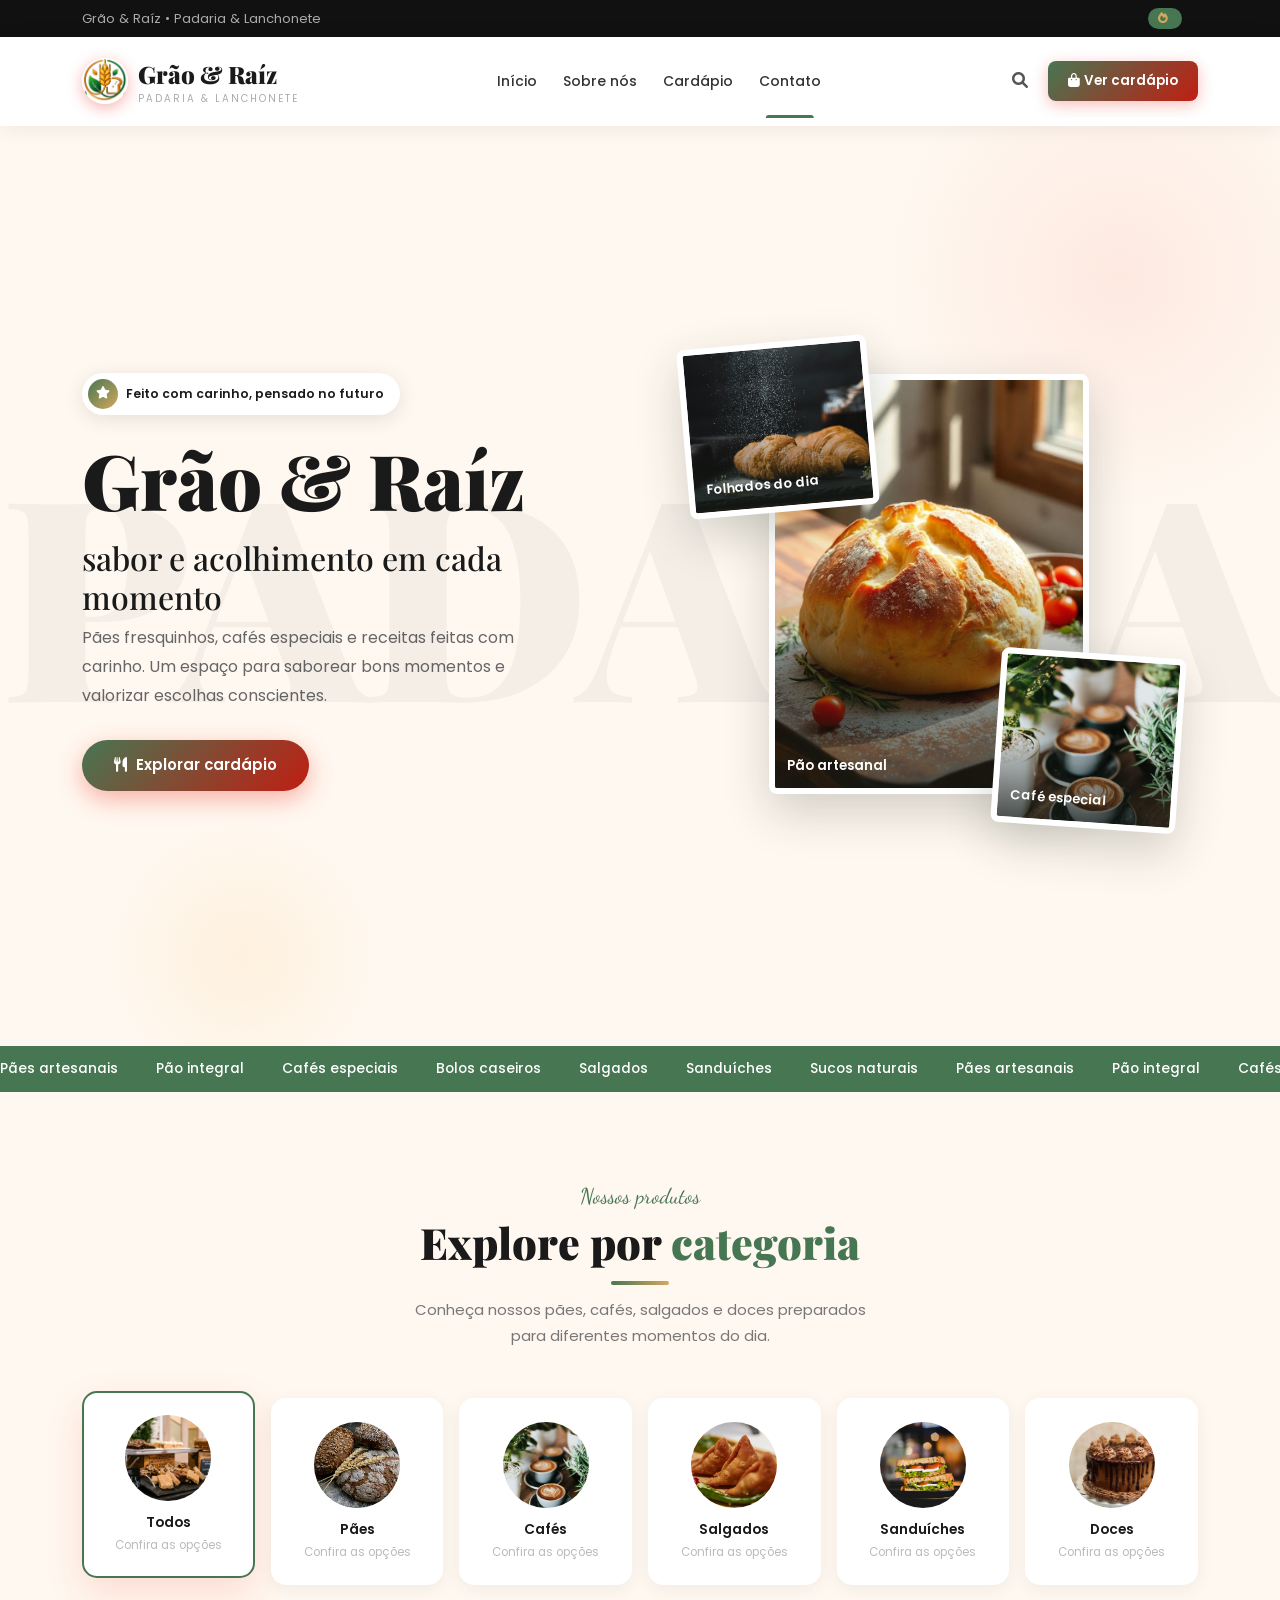
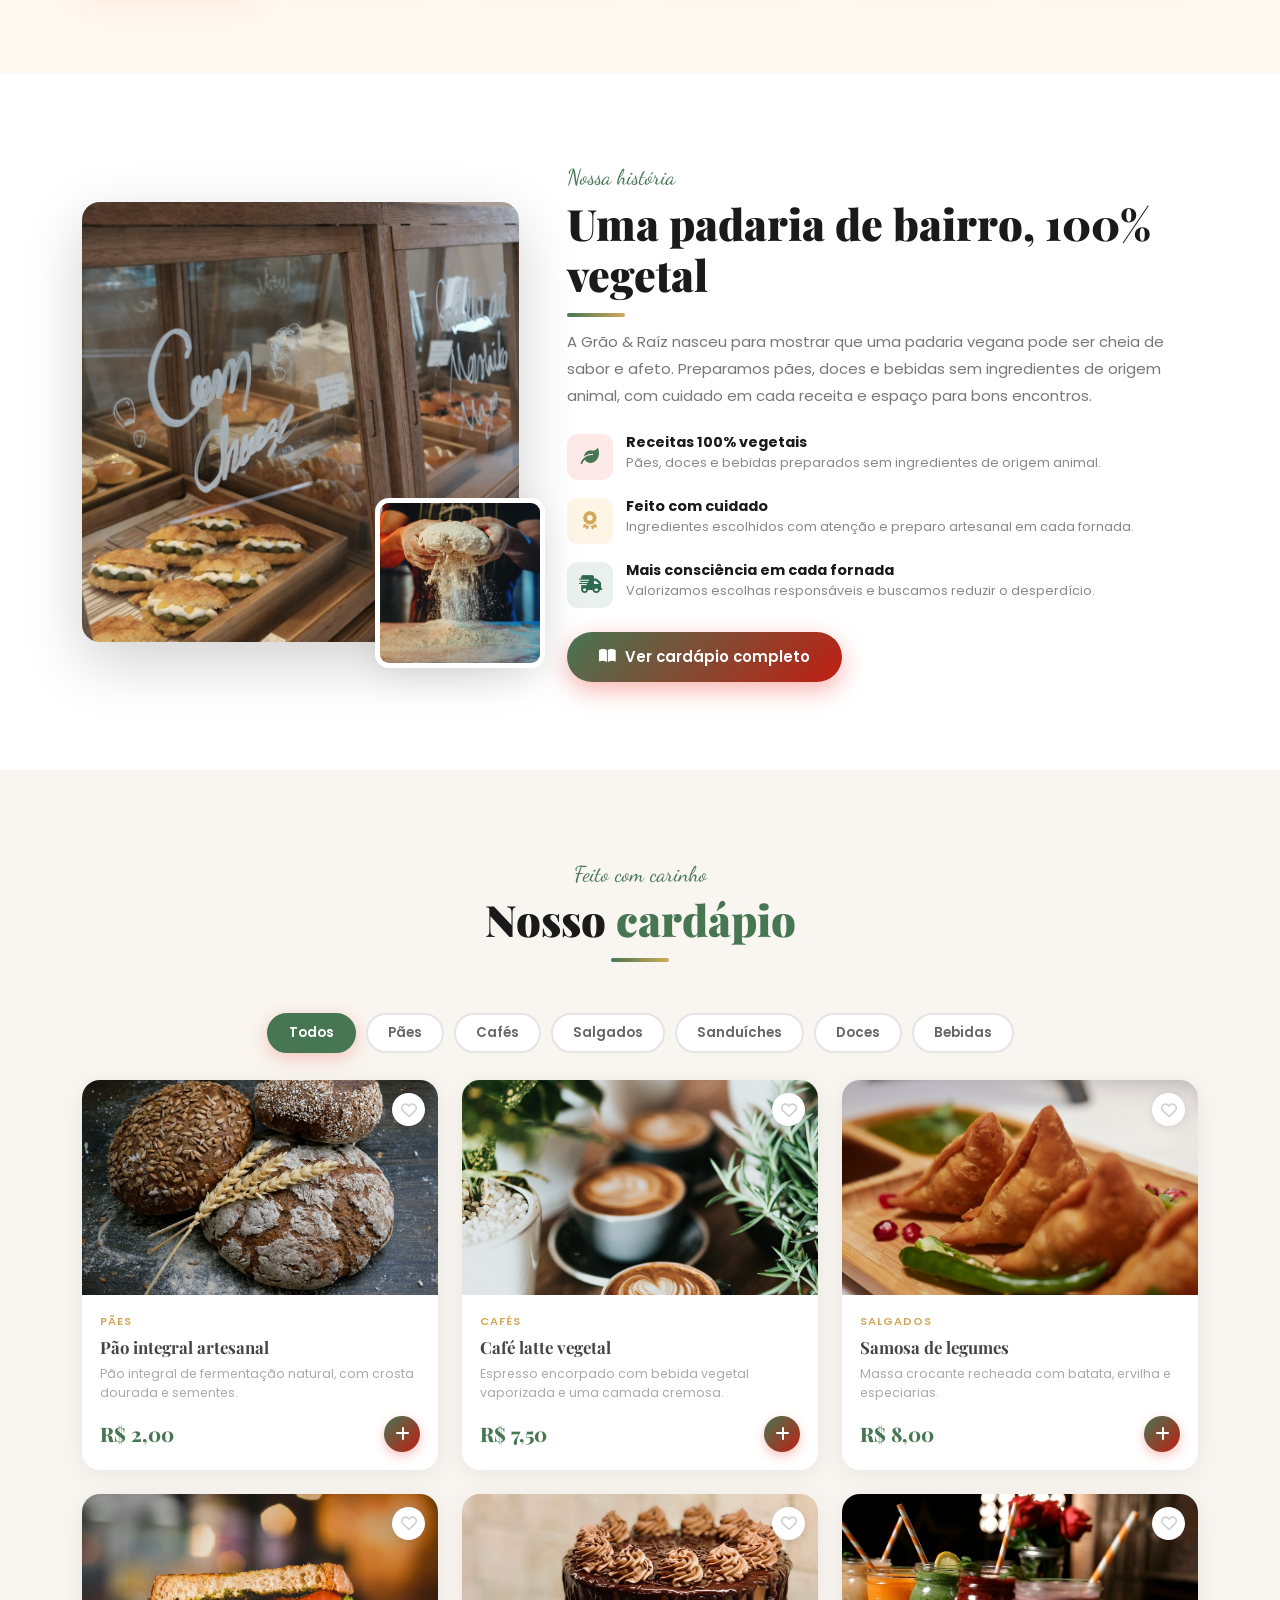
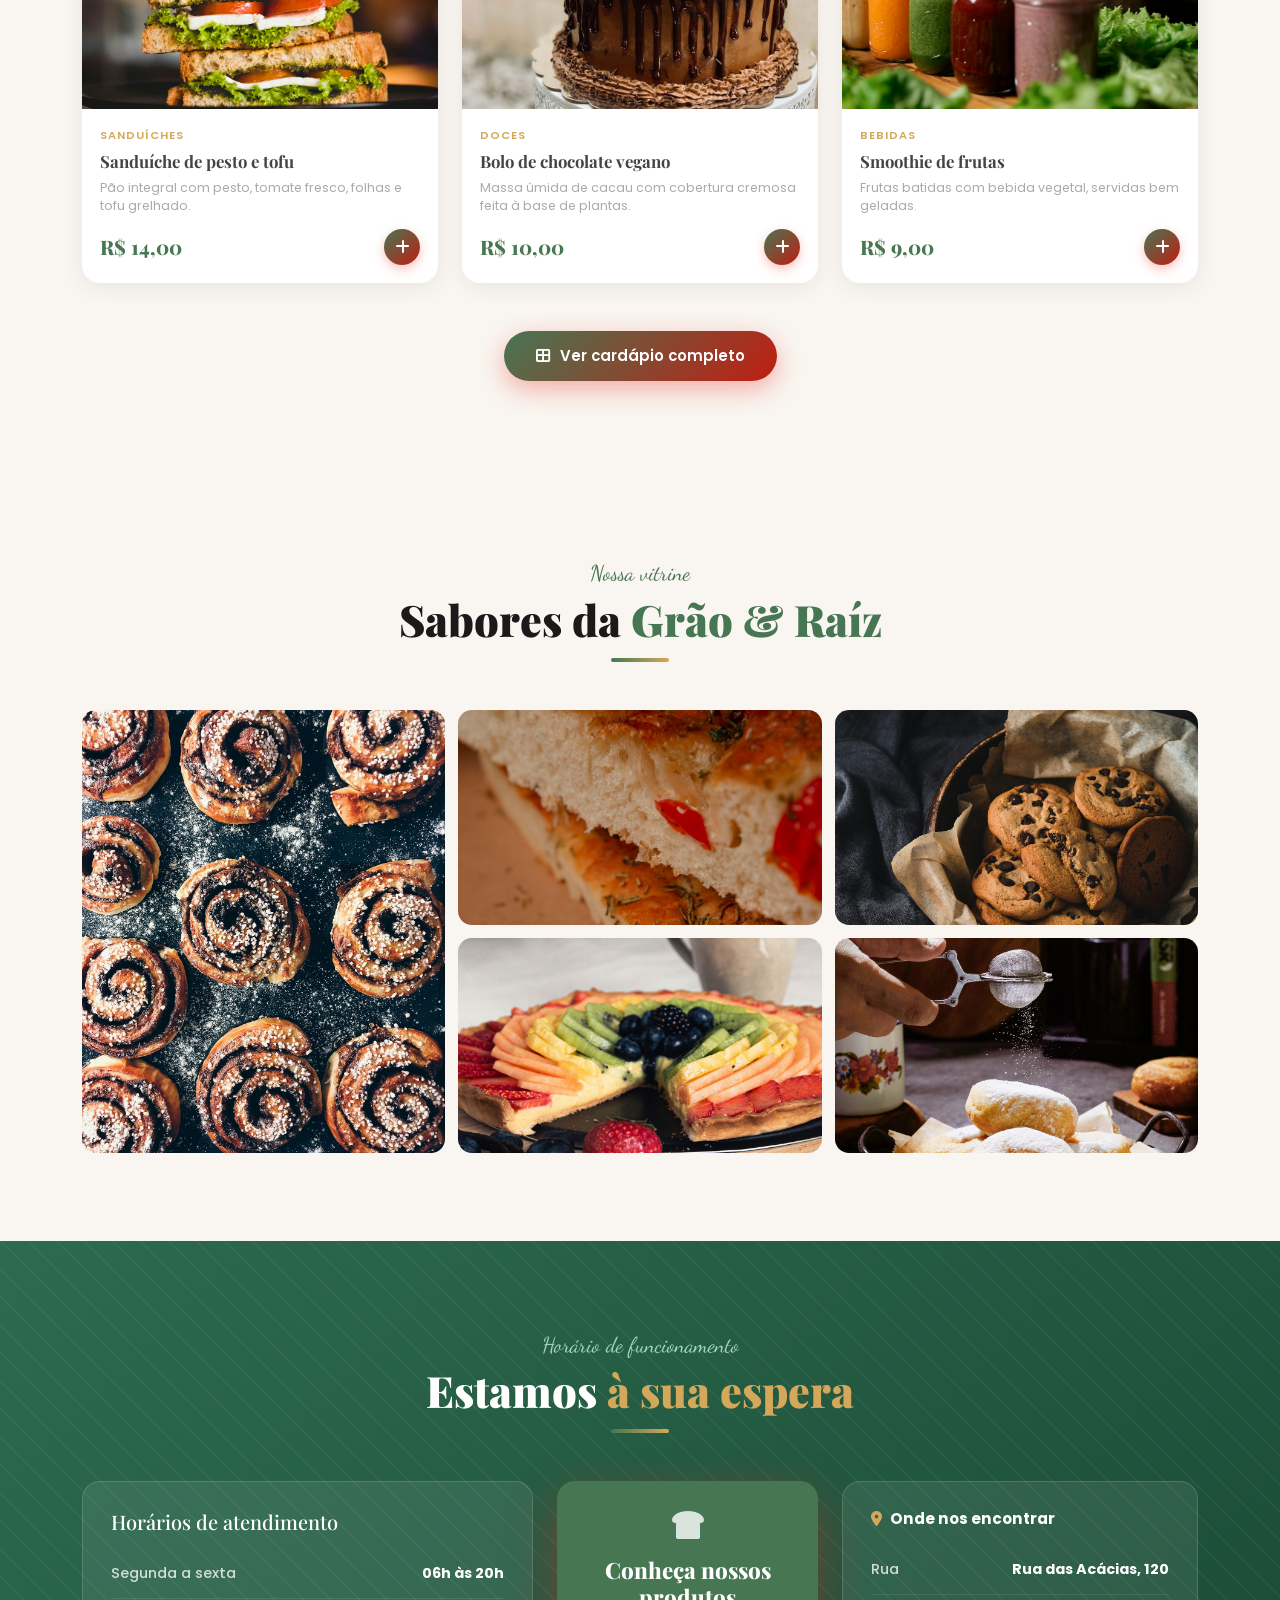
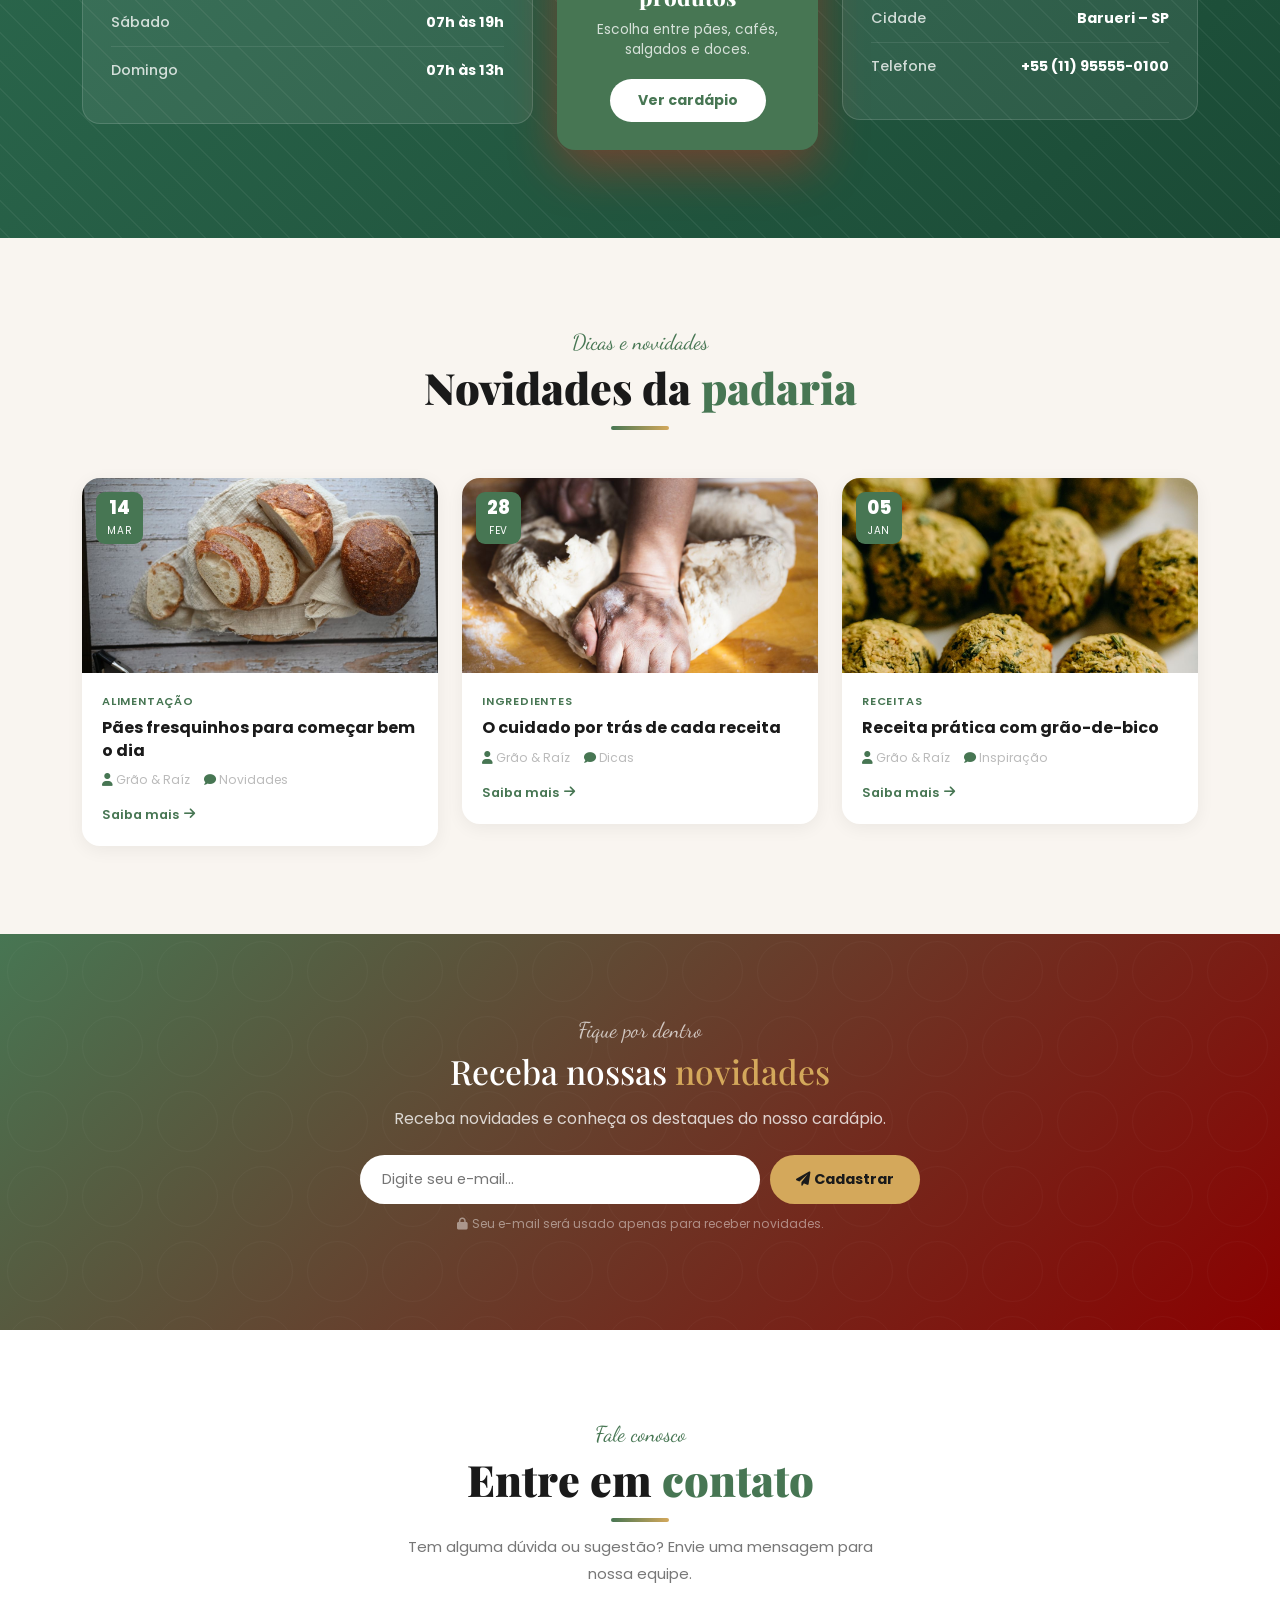
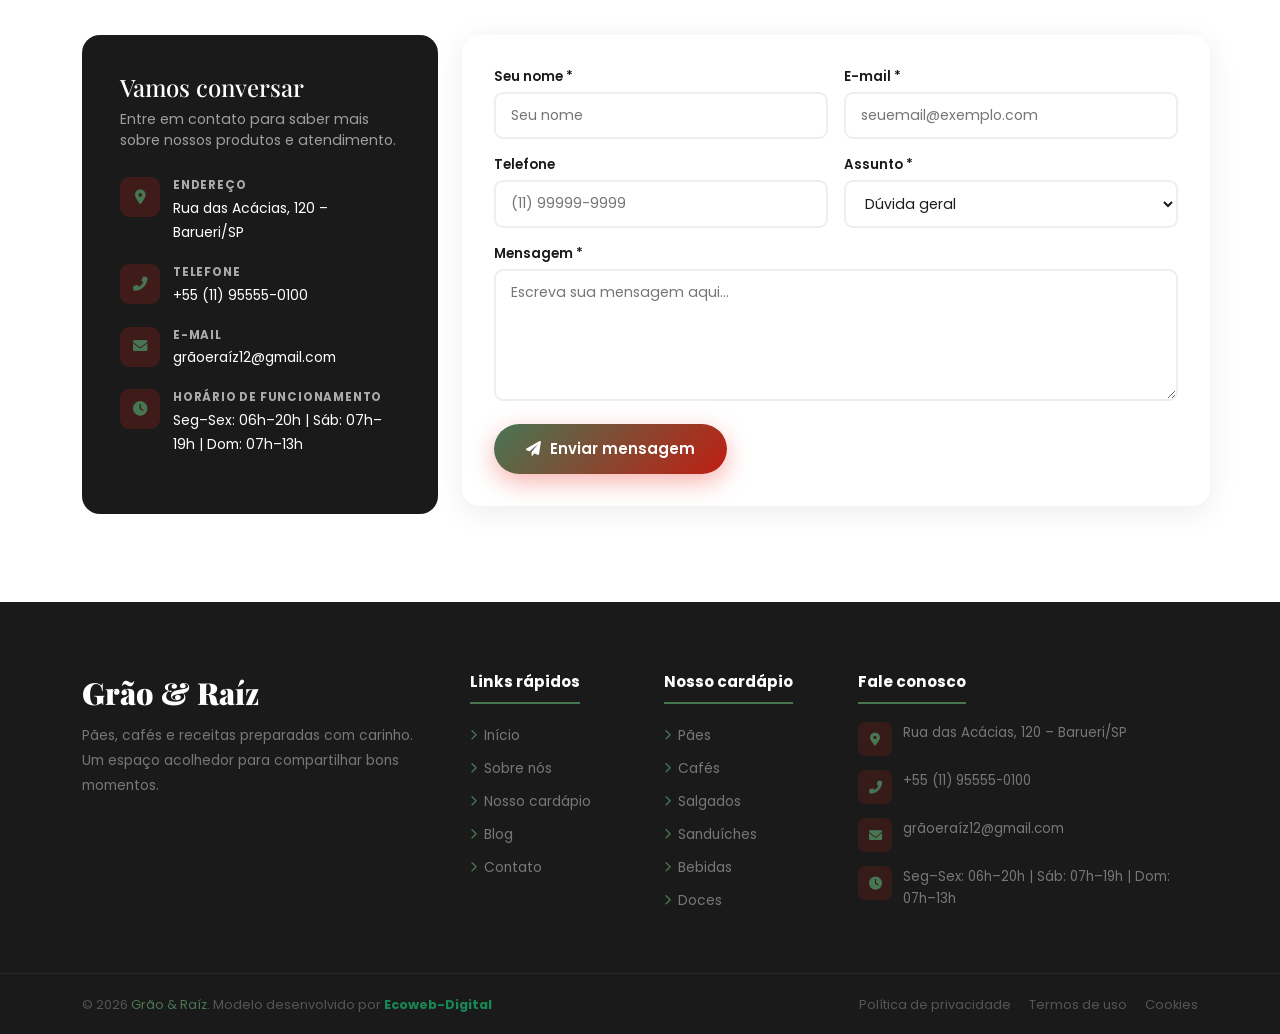
==== commit 2dc684cd: "V0.3" ====
--- a/index.html
+++ b/index.html
@@ -10,6 +10,7 @@
    <meta content="Grão &amp; Raíz: pães artesanais, cafés, salgados e doces em um ambiente acolhedor."
       name="description" />
    <title>Grão &amp; Raíz | Padaria &amp; Lanchonete</title>
+   <link href="img/logo.jpg" rel="icon" type="image/jpeg" />
    <link
       href="https://fonts.googleapis.com/css2?family=Playfair+Display:wght@400;700;900&amp;family=Poppins:wght@300;400;500;600;700&amp;family=Dancing+Script:wght@700&amp;display=swap"
       rel="stylesheet" />
@@ -56,12 +57,6 @@
             </div>
             <div class="d-flex align-items-center gap-3">
                <span class="ttag"><i class="fas fa-fire me-1"></i></span>
-               <div class="tsoc">
-                  <a href="#"><i class="fab fa-facebook-f"></i></a>
-                  <a href="#"><i class="fab fa-instagram"></i></a>
-                  <a href="#"><i class="fab fa-tiktok"></i></a>
-                  <a href="#"><i class="fab fa-youtube"></i></a>
-               </div>
             </div>
          </div>
       </div>
@@ -73,7 +68,7 @@
       <div class="container">
          <a class="navbar-brand" href="#">
             <div class="blogo">
-               <div class="bico"><i class="fas fa-utensils"></i></div>
+               <div class="bico"><img src="img/logo.jpg" alt="Logo Grão &amp; Raíz" /></div>
                <div>
                   <div class="bname">Grão &amp; Raíz</div>
                   <div class="bsub">Padaria &amp; Lanchonete</div>
@@ -580,8 +575,6 @@
                   </div>
                   <div class="hrsrow"><span class="hrsday">Sábado</span><span class="hrstime">07h às 19h</span></div>
                   <div class="hrsrow"><span class="hrsday">Domingo</span><span class="hrstime">07h às 13h</span></div>
-                  <p style="color:#fff;opacity:.7;font-size:.8rem;margin-top:14px;">Horários ilustrativos para o
-                     projeto.</p>
                </div>
             </div>
             <div class="col-lg-3" data-aos="zoom-in">
@@ -599,9 +592,8 @@
                   </div>
                   <div class="hrsrow"><span class="hrsday">Cidade</span><span class="hrstime">Barueri – SP</span></div>
                   <div class="hrsrow"><span class="hrsday">Telefone</span><span class="hrstime">+55 (11)
-                        95555-0100</span></div>
-                  <p style="color:#fff;opacity:.7;font-size:.8rem;margin-top:14px;">Dados fictícios para demonstração.
-                  </p>
+                        95555-0100</span>
+                  </div>
                </div>
             </div>
          </div>
@@ -718,12 +710,6 @@
                      <div class="cticon"><i class="fas fa-clock"></i></div>
                      <div class="ctinfo"><strong>Horário de funcionamento</strong><span>Seg–Sex: 06h–20h | Sáb: 07h–19h
                            | Dom: 07h–13h</span></div>
-                  </div>
-                  <div class="ctsocrow">
-                     <a href="#"><i class="fab fa-facebook-f"></i></a>
-                     <a href="#"><i class="fab fa-instagram"></i></a>
-                     <a href="#"><i class="fab fa-twitter"></i></a>
-                     <a href="#"><i class="fab fa-youtube"></i></a>
                   </div>
                </div>
             </div>
@@ -768,13 +754,6 @@
                <div class="fnm">Grão &amp; Raíz</div>
                <p class="fdesc">Pães, cafés e receitas preparadas com carinho. Um espaço acolhedor para compartilhar
                   bons momentos.</p>
-               <div class="fsoc">
-                  <a href="#"><i class="fab fa-facebook-f"></i></a>
-                  <a href="#"><i class="fab fa-instagram"></i></a>
-                  <a href="#"><i class="fab fa-twitter"></i></a>
-                  <a href="#"><i class="fab fa-youtube"></i></a>
-                  <a href="#"><i class="fab fa-tiktok"></i></a>
-               </div>
             </div>
             <div class="col-sm-6 col-lg-2">
                <div class="ftit">Links rápidos</div>
@@ -823,9 +802,10 @@
          <div class="container">
             <div class="d-flex justify-content-between align-items-center flex-wrap gap-2">
                <p>© 2026 <span>Grão &amp; Raíz</span>. Modelo desenvolvido por <a class="mx-0 fw-bold text-success"
-                     href="https://bestwpware.com/" target="_blank">Bestwpware</a> e distribuído por <a
-                     class="mx-0 fw-bold text-success" href="https://themewagon.com" target="_blank">ThemeWagon</a>.</p>
-               <div><a href="#">Política de privacidade</a><a href="#">Termos de uso</a><a href="#">Cookies</a></div>
+                     href="https://bestwpware.com/" target="_blank">Ecoweb-Digital</a></p>
+               <div>
+                  <a href="#">Política de privacidade</a><a href="#">Termos de uso</a><a href="#">Cookies</a>
+               </div>
             </div>
          </div>
       </div>
--- a/css/style.css
+++ b/css/style.css
@@ -108,13 +108,16 @@
   width: 46px;
   height: 46px;
   border-radius: 50%;
-  background: linear-gradient(135deg, var(--primary), var(--secondary));
-  display: flex;
-  align-items: center;
-  justify-content: center;
-  font-size: 1.3rem;
-  color: #fff;
+  display: flex;
+  align-items: center;
+  justify-content: center;
   box-shadow: 0 4px 15px rgba(232, 40, 26, 0.35);
+}
+.bico img {
+  width: 100%;
+  height: 100%;
+  border-radius: 50%;
+  object-fit: cover;
 }
 .bname {
   font-family: "Playfair Display", serif;
